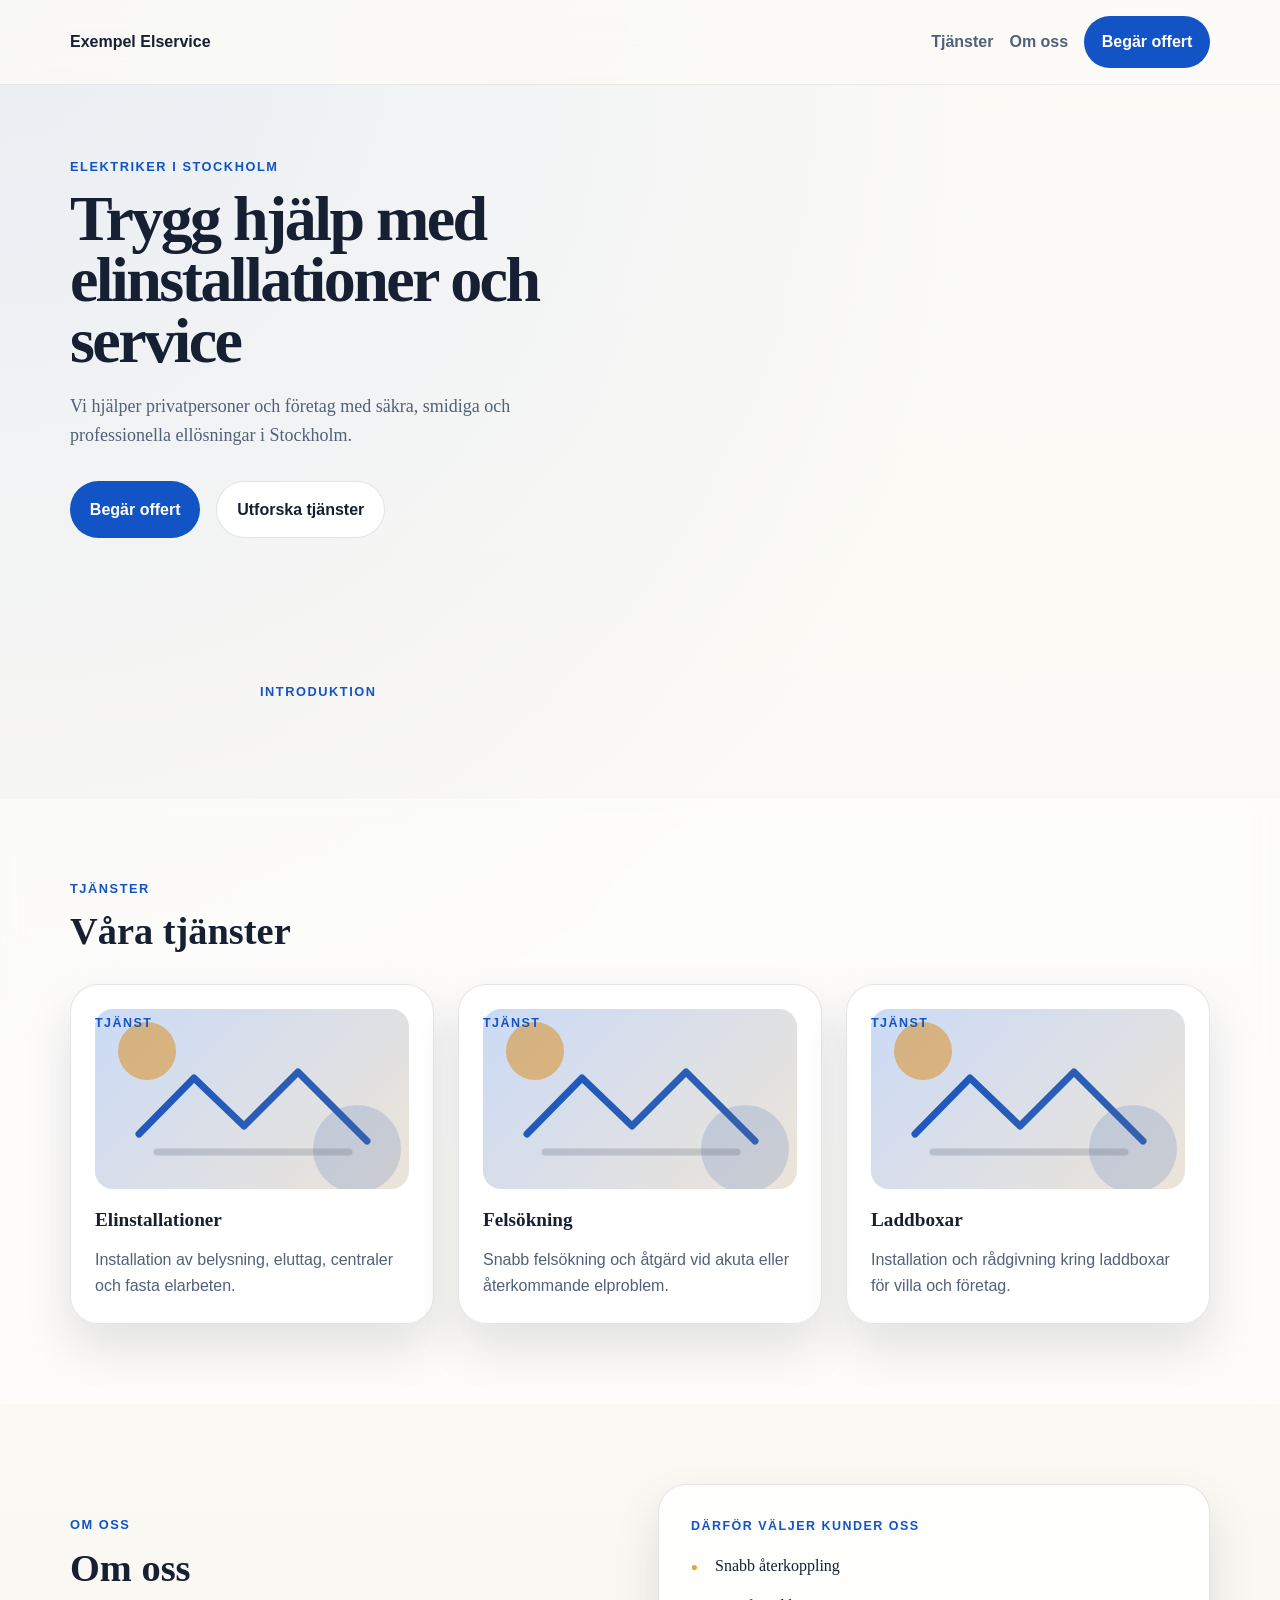
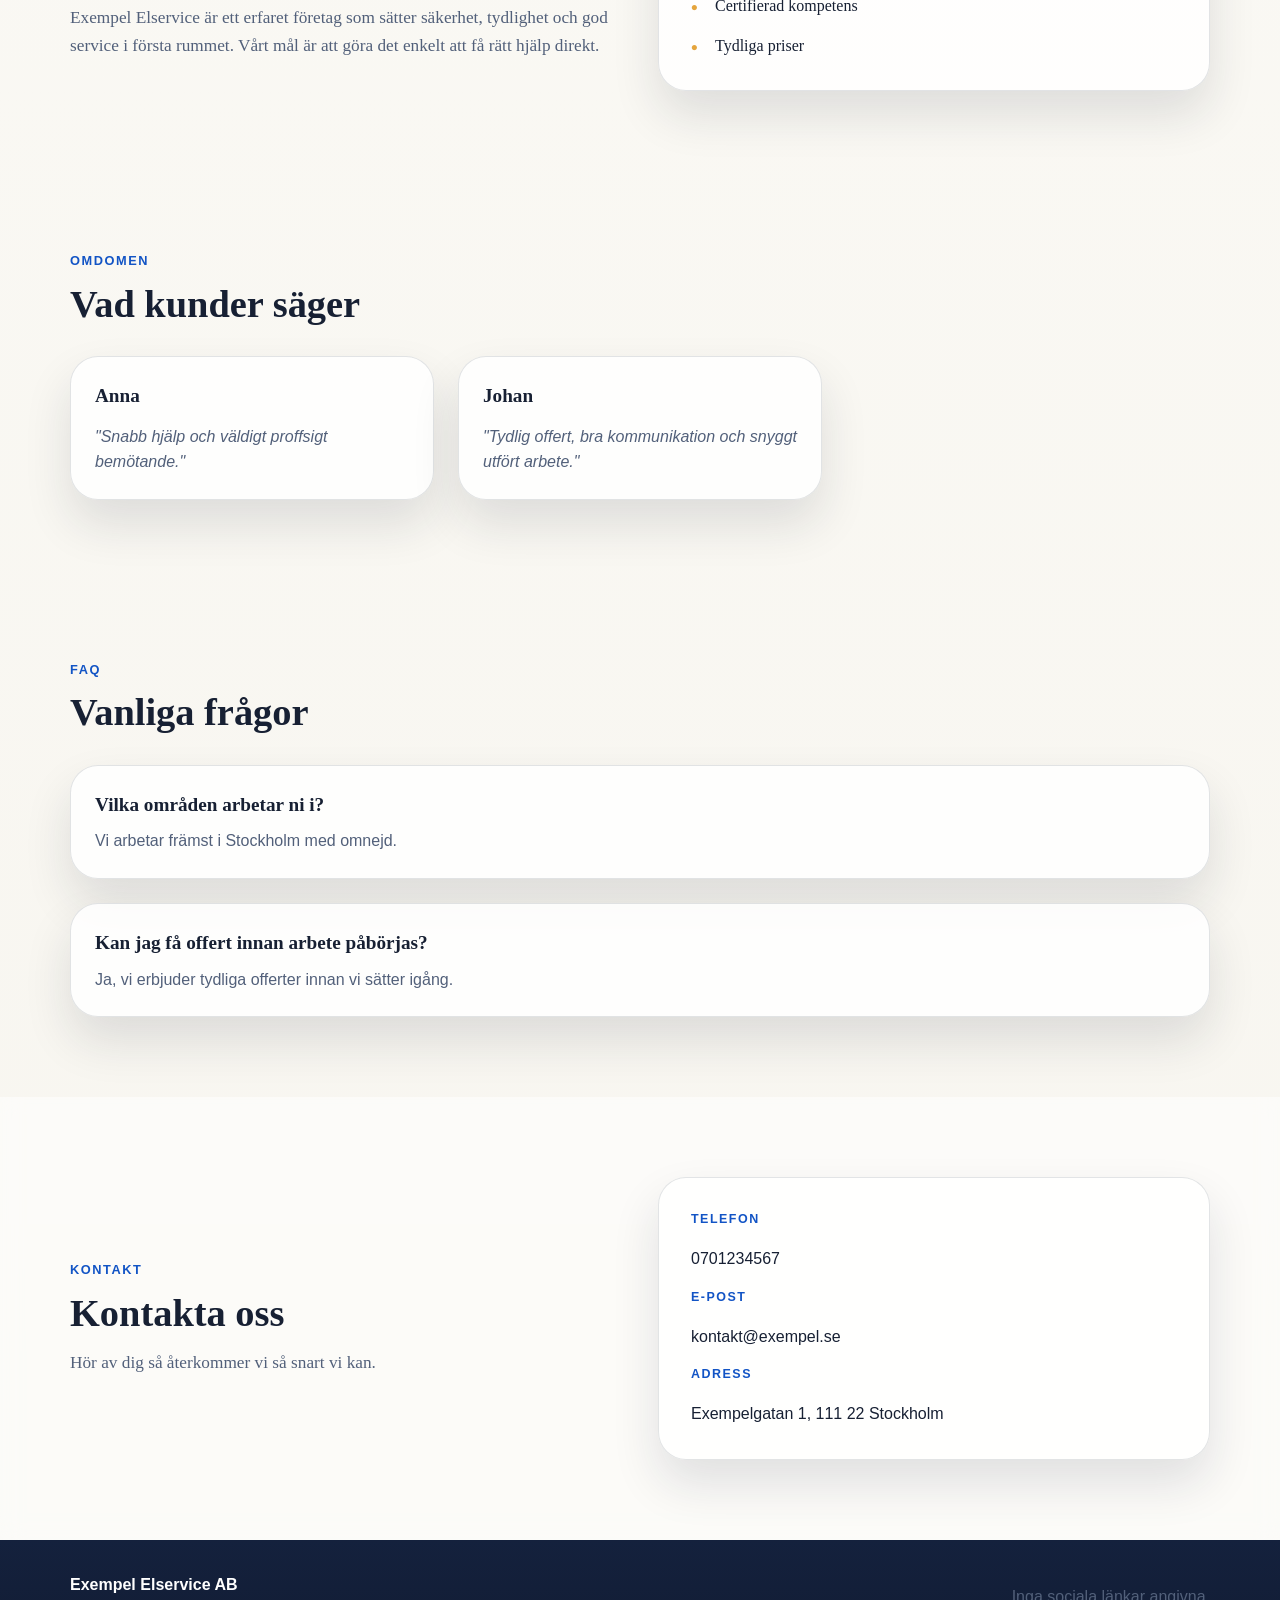
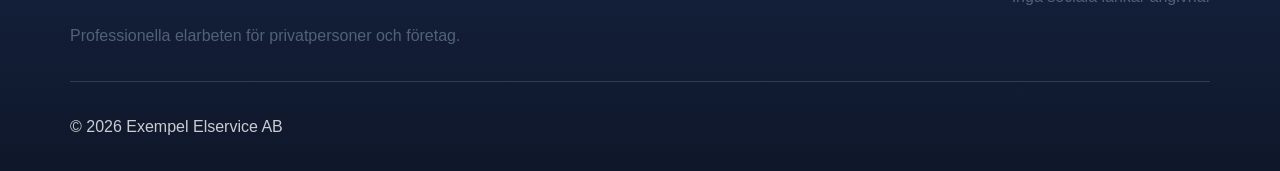
==== index.html @ 0547d6f8 "Initial commit" ====
<!doctype html>
<html lang="sv">
  <head>
    <meta charset="utf-8" />
    <meta name="viewport" content="width=device-width, initial-scale=1" />
    <title>Loading...</title>
    <meta name="description" content="" />

    <meta property="og:type" content="website" />
    <meta property="og:locale" content="sv_SE" />
    <meta property="og:title" content="" />
    <meta property="og:description" content="" />
    <meta property="og:image" content="" />

    <meta name="twitter:card" content="summary_large_image" />
    <meta name="twitter:title" content="" />
    <meta name="twitter:description" content="" />
    <meta name="twitter:image" content="" />

    <link rel="stylesheet" href="main.css" />
    <script defer src="index.js"></script>
  </head>
  <body class="site-body">
    <a class="skip-link" href="#main-content">Hoppa till innehall</a>

    <header class="site-header">
      <div class="site-container header-inner">
        <a
          id="header-brand"
          class="brand-mark"
          href="#top"
          aria-label="Till startsidan"
        >
          <span class="brand-mark__text">Laddar...</span>
        </a>
        <button
          class="nav-toggle"
          type="button"
          aria-expanded="false"
          aria-controls="site-navigation"
        >
          Meny
        </button>
        <nav
          id="site-navigation"
          class="site-navigation"
          aria-label="Huvudmeny"
        >
          <a class="site-navigation__link" href="#services">Tjänster</a>
          <a class="site-navigation__link" href="#about">Om oss</a>
          <a
            id="gallery-nav-link"
            class="site-navigation__link"
            href="#gallery"
            hidden
            >Bilder</a
          >
          <a
            id="nav-cta-link"
            class="site-navigation__link site-navigation__link--cta"
            href="#contact"
            >Kontakt</a
          >
        </nav>
      </div>
    </header>

    <main id="main-content">
      <section id="top" class="hero-section">
        <div class="site-container hero-layout">
          <div class="hero-content">
            <p id="hero-eyebrow" class="section-eyebrow"></p>
            <h1 id="hero-headline" class="hero-title"></h1>
            <p id="hero-subheadline" class="hero-text"></p>
            <div class="hero-actions">
              <a
                id="hero-primary-cta"
                class="button button--primary"
                href="#contact"
                >Kontakta oss</a
              >
              <a class="button button--secondary" href="#services"
                >Utforska tjänster</a
              >
            </div>
          </div>
          <div id="hero-visual-slot"></div>
        </div>
      </section>

      <section class="intro-section section-spacing">
        <div class="site-container narrow-container">
          <p class="section-eyebrow">Introduktion</p>
          <h2 id="intro-heading" class="section-title"></h2>
          <p id="intro-body" class="section-text"></p>
        </div>
      </section>

      <section
        id="services"
        class="services-section section-spacing section-surface"
      >
        <div class="site-container">
          <p class="section-eyebrow">Tjänster</p>
          <h2 id="services-heading" class="section-title"></h2>
          <div id="services-list" class="services-grid"></div>
        </div>
      </section>

      <section id="about" class="about-section section-spacing">
        <div class="site-container about-layout">
          <div class="about-content">
            <p class="section-eyebrow">Om oss</p>
            <h2 id="about-heading" class="section-title"></h2>
            <p id="about-body" class="section-text"></p>
          </div>
          <div id="about-visual-slot"></div>
        </div>
      </section>

      <section id="gallery" class="gallery-section section-spacing" hidden>
        <div class="site-container">
          <p class="section-eyebrow">Bilder</p>
          <h2 id="gallery-heading" class="section-title">Inblick i verksamheten</h2>
          <div id="gallery-grid" class="gallery-grid"></div>
        </div>
      </section>

      <section
        id="testimonials-section"
        class="testimonials-section section-spacing"
        hidden
      >
        <div class="site-container">
          <p class="section-eyebrow">Omdomen</p>
          <h2 id="testimonials-heading" class="section-title"></h2>
          <div id="testimonials-list" class="testimonials-grid"></div>
        </div>
      </section>

      <section id="faq" class="faq-section section-spacing" hidden>
        <div class="site-container">
          <p class="section-eyebrow">FAQ</p>
          <h2 id="faq-heading" class="section-title"></h2>
          <div id="faq-list" class="faq-list"></div>
        </div>
      </section>

      <section
        id="contact"
        class="contact-section section-spacing section-surface"
      >
        <div class="site-container contact-layout">
          <div class="contact-content">
            <p class="section-eyebrow">Kontakt</p>
            <h2 id="contact-heading" class="section-title"></h2>
            <p id="contact-body" class="section-text"></p>
          </div>
          <div class="contact-card">
            <div class="contact-card__row">
              <span class="contact-card__label">Telefon</span>
              <a id="contact-phone" class="contact-card__value" href="#"></a>
            </div>
            <div class="contact-card__row">
              <span class="contact-card__label">E-post</span>
              <a id="contact-email" class="contact-card__value" href="#"></a>
            </div>
            <div class="contact-card__row">
              <span class="contact-card__label">Adress</span>
              <span id="contact-address" class="contact-card__value"></span>
            </div>
          </div>
        </div>
      </section>
    </main>

    <footer class="site-footer">
      <div class="site-container footer-layout">
        <div class="site-footer__brand">
          <a
            id="footer-brand"
            class="brand-mark brand-mark--footer"
            href="#top"
            aria-label="Till startsidan"
          >
            <span class="brand-mark__text">Laddar...</span>
          </a>
          <p id="footer-tagline" class="site-footer__text"></p>
        </div>
        <div id="social-links" class="site-footer__links"></div>
      </div>
      <div class="site-container footer-bottom-row">
        <p id="footer-copyright" class="footer-bottom-row__copyright"></p>
      </div>
    </footer>
    <script id="initial-content" type="application/json">
      {
        "site": {
          "siteId": "00000000-0000-0000-0000-000000000000",
          "companyName": "Exempel Elservice AB",
          "displayName": "Exempel Elservice",
          "language": "sv",
          "primaryColor": "#1254c5",
          "secondaryColor": "#172033"
        },
        "seo": {
          "title": "Exempel Elservice i Stockholm | Elektriker for hem och foretag",
          "description": "Exempel Elservice hjalper privatpersoner och foretag med elinstallationer, felsokning och laddboxar i Stockholm med omnejd.",
          "keywords": ["elektriker stockholm", "laddbox", "elinstallation"]
        },
        "hero": {
          "eyebrow": "Elektriker i Stockholm",
          "headline": "Trygg hjalp med elinstallationer och service",
          "subheadline": "Vi hjalper privatpersoner och foretag med sakra, smidiga och professionella ellosningar i Stockholm.",
          "primaryCtaLabel": "Begar offert",
          "primaryCtaHref": "#contact"
        },
        "intro": {
          "heading": "Din lokala expert",
          "body": "Vi erbjuder snabb aterkoppling, tydliga priser och val utforta arbeten for bade sma och stora uppdrag."
        },
        "services": {
          "heading": "Vara tjänster",
          "items": [
            {
              "title": "Elinstallationer",
              "description": "Installation av belysning, eluttag, centraler och fasta elarbeten."
            },
            {
              "title": "Felsokning",
              "description": "Snabb felsokning och atgard vid akuta eller aterkommande elproblem."
            },
            {
              "title": "Laddboxar",
              "description": "Installation och radgivning kring laddboxar for villa och foretag."
            }
          ]
        },
        "about": {
          "heading": "Om oss",
          "body": "Exempel Elservice ar ett erfaret foretag som satter sakerhet, tydlighet och god service i forsta rummet. Vart mal ar att gora det enkelt att fa ratt hjalp direkt."
        },
        "usp": {
          "heading": "Darfor valjer kunder oss",
          "items": [
            "Snabb aterkoppling",
            "Certifierad kompetens",
            "Tydliga priser"
          ]
        },
        "testimonials": {
          "heading": "Vad kunder sager",
          "enabled": true,
          "items": [
            {
              "name": "Anna",
              "quote": "Snabb hjalp och valdigt proffsigt bemotande."
            },
            {
              "name": "Johan",
              "quote": "Tydlig offert, bra kommunikation och snyggt utfort arbete."
            }
          ]
        },
        "faq": {
          "heading": "Vanliga fragor",
          "enabled": true,
          "items": [
            {
              "question": "Vilka omraden arbetar ni i?",
              "answer": "Vi arbetar framst i Stockholm med omnejd."
            },
            {
              "question": "Kan jag fa offert innan arbete paborjas?",
              "answer": "Ja, vi erbjuder tydliga offerter innan vi satter igang."
            }
          ]
        },
        "contact": {
          "heading": "Kontakta oss",
          "body": "Hor av dig sa aterkommer vi sa snart vi kan.",
          "phone": "0701234567",
          "email": "kontakt@exempel.se",
          "address": "Exempelgatan 1, 111 22 Stockholm"
        },
        "footer": {
          "companyName": "Exempel Elservice AB",
          "tagline": "Professionella elarbeten for privatpersoner och foretag.",
          "copyright": 2026 Exempel Elservice AB",
          "socialLinks": {
            "facebook": "",
            "instagram": "",
            "linkedin": ""
          }
        },
        "media": {
          "logoUrl": null,
          "heroImage": {
            "url": "",
            "alt": ""
          },
          "aboutImage": {
            "url": "",
            "alt": ""
          },
          "galleryHeading": "Inblick i verksamheten",
          "gallery": []
        }
      }
    </script>
  </body>
</html>
---- main.css ----
:root {
  --color-background: #f7f5ef;
  --color-surface: rgba(255, 255, 255, 0.84);
  --color-surface-strong: #ffffff;
  --color-surface-soft: #eef4ff;
  --color-text: #172033;
  --color-text-muted: #52607a;
  --color-border: rgba(23, 32, 51, 0.12);
  --color-primary: #1254c5;
  --color-primary-dark: #0f43a0;
  --color-accent: #e5a53d;
  --color-shadow: rgba(23, 32, 51, 0.12);
  --container-width: 1140px;
  --radius-large: 28px;
  --radius-medium: 18px;
  --radius-small: 12px;
}

* {
  box-sizing: border-box;
}

html {
  scroll-behavior: smooth;
}

body {
  margin: 0;
  font-family: Georgia, "Times New Roman", serif;
  background:
    radial-gradient(circle at top left, rgba(18, 84, 197, 0.08), transparent 30%),
    linear-gradient(180deg, #fcfbf7 0%, var(--color-background) 100%);
  color: var(--color-text);
  line-height: 1.6;
}

img {
  max-width: 100%;
  display: block;
}

a {
  color: inherit;
  text-decoration: none;
}

.skip-link {
  position: absolute;
  left: -9999px;
  top: 0;
}

.skip-link:focus {
  left: 1rem;
  top: 1rem;
  background: var(--color-surface-strong);
  padding: 0.75rem 1rem;
  border-radius: var(--radius-small);
  box-shadow: 0 12px 30px var(--color-shadow);
}

.site-container {
  width: min(100% - 2rem, var(--container-width));
  margin: 0 auto;
}

.narrow-container {
  max-width: 760px;
}

.section-spacing {
  padding: 5rem 0;
}

.section-surface {
  background: rgba(255, 255, 255, 0.55);
  backdrop-filter: blur(10px);
}

.section-eyebrow {
  margin: 0 0 0.75rem;
  font-family: Arial, sans-serif;
  font-size: 0.8rem;
  font-weight: 700;
  letter-spacing: 0.12em;
  text-transform: uppercase;
  color: var(--color-primary);
}

.section-title {
  margin: 0;
  font-size: clamp(2.1rem, 3vw, 3.4rem);
  line-height: 1.05;
}

.section-text {
  margin: 1rem 0 0;
  color: var(--color-text-muted);
  font-size: 1.08rem;
}

.site-header {
  position: sticky;
  top: 0;
  z-index: 20;
  background: rgba(252, 251, 247, 0.82);
  backdrop-filter: blur(16px);
  border-bottom: 1px solid rgba(23, 32, 51, 0.08);
}

.header-inner {
  display: flex;
  align-items: center;
  justify-content: space-between;
  gap: 1rem;
  min-height: 84px;
}

.brand-mark {
  display: inline-flex;
  align-items: center;
  gap: 0.85rem;
  font-family: Arial, sans-serif;
  font-weight: 800;
  font-size: 1rem;
}

.brand-mark--footer {
  color: #ffffff;
}

.brand-mark__logo {
  width: 42px;
  height: 42px;
  flex: 0 0 auto;
}

.nav-toggle {
  display: none;
  border: 1px solid var(--color-border);
  background: var(--color-surface-strong);
  border-radius: 999px;
  padding: 0.75rem 1rem;
  font: inherit;
  cursor: pointer;
}

.site-navigation {
  display: flex;
  align-items: center;
  gap: 1rem;
}

.site-navigation__link {
  font-family: Arial, sans-serif;
  color: var(--color-text-muted);
  font-weight: 700;
}

.site-navigation__link--cta {
  background: var(--color-primary);
  color: #ffffff;
  border-radius: 999px;
  padding: 0.8rem 1.1rem;
}

.hero-section {
  padding: 4.5rem 0 4rem;
}

.hero-layout,
.about-layout,
.contact-layout,
.footer-layout {
  display: grid;
  gap: 2.25rem;
  grid-template-columns: repeat(2, minmax(0, 1fr));
}

.hero-content,
.about-content,
.contact-content {
  align-self: center;
}

.hero-title {
  margin: 0;
  font-size: clamp(3rem, 5vw, 5.4rem);
  line-height: 0.95;
  letter-spacing: -0.04em;
}

.hero-text {
  margin: 1.25rem 0 0;
  color: var(--color-text-muted);
  font-size: 1.125rem;
  max-width: 58ch;
}

.hero-actions {
  display: flex;
  flex-wrap: wrap;
  gap: 1rem;
  margin-top: 2rem;
}

.button {
  display: inline-flex;
  align-items: center;
  justify-content: center;
  min-height: 50px;
  padding: 0.92rem 1.24rem;
  border-radius: 999px;
  font-family: Arial, sans-serif;
  font-weight: 700;
}

.button--primary {
  background: var(--color-primary);
  color: #ffffff;
}

.button--primary:hover {
  background: var(--color-primary-dark);
}

.button--secondary {
  background: var(--color-surface-strong);
  border: 1px solid var(--color-border);
}

.hero-visual,
.about-media {
  position: relative;
}

.hero-visual__main-card,
.about-media__image-frame,
.highlight-panel,
.contact-card,
.service-card,
.testimonial-card,
.faq-item {
  background: var(--color-surface);
  border: 1px solid var(--color-border);
  border-radius: var(--radius-large);
  box-shadow: 0 24px 48px var(--color-shadow);
}

.hero-visual__main-card,
.about-media__image-frame {
  overflow: hidden;
}

.hero-visual__image,
.about-media__image {
  width: 100%;
  height: auto;
}

.hero-visual__floating-card {
  position: absolute;
  right: -1rem;
  bottom: 1.5rem;
  width: min(240px, 72%);
  padding: 1.2rem 1.35rem;
  border-radius: var(--radius-medium);
  background: #ffffff;
  border: 1px solid rgba(23, 32, 51, 0.08);
  box-shadow: 0 20px 40px rgba(23, 32, 51, 0.14);
}

.hero-visual__label,
.highlight-panel__label,
.contact-card__label,
.service-card__badge {
  margin: 0;
  font-family: Arial, sans-serif;
  font-size: 0.78rem;
  font-weight: 700;
  text-transform: uppercase;
  letter-spacing: 0.12em;
  color: var(--color-primary);
}

.hero-visual__value {
  margin: 0.45rem 0 0;
  font-size: 1.2rem;
  font-weight: 700;
}

.hero-visual__caption {
  margin: 0.35rem 0 0;
  color: var(--color-text-muted);
  font-family: Arial, sans-serif;
  font-size: 0.95rem;
}

.highlight-panel,
.contact-card {
  padding: 2rem;
}

.about-media {
  display: grid;
  gap: 1.4rem;
}

.usp-list {
  list-style: none;
  margin: 1rem 0 0;
  padding: 0;
  display: grid;
  gap: 0.9rem;
}

.usp-list__item {
  padding-left: 1.5rem;
  position: relative;
}

.usp-list__item::before {
  content: "•";
  position: absolute;
  left: 0;
  color: var(--color-accent);
  font-size: 1.2rem;
  font-weight: 900;
}

.services-grid,
.testimonials-grid,
.faq-list {
  display: grid;
  gap: 1.5rem;
}

.services-grid,
.testimonials-grid {
  grid-template-columns: repeat(3, minmax(0, 1fr));
  margin-top: 2rem;
}

.service-card,
.testimonial-card,
.faq-item {
  padding: 1.5rem;
}

.service-card__media {
  height: 180px;
  margin-bottom: 1rem;
  border-radius: var(--radius-medium);
  background:
    linear-gradient(135deg, rgba(18, 84, 197, 0.16), rgba(229, 165, 61, 0.2)),
    url("assets/detail-pattern.svg") center/cover no-repeat;
}

.service-card__title,
.testimonial-card__name,
.faq-item__question {
  margin: 0;
  font-size: 1.2rem;
}

.service-card__text,
.testimonial-card__text,
.faq-item__answer,
.contact-card__value,
.site-footer__text,
.site-footer__meta {
  margin: 0.75rem 0 0;
  color: var(--color-text-muted);
  font-family: Arial, sans-serif;
}

.testimonial-card__text {
  font-style: italic;
}

.faq-list {
  margin-top: 2rem;
}

.faq-item__answer {
  margin-top: 0.5rem;
}

.contact-card {
  display: grid;
  gap: 1rem;
}

.contact-card__row {
  display: grid;
  gap: 0.25rem;
}

.contact-card__value {
  color: var(--color-text);
}

.site-footer {
  padding: 2rem 0 1rem;
  background:
    linear-gradient(180deg, #14213d 0%, #0f172a 100%);
  color: #ffffff;
}

.site-footer__brand {
  display: grid;
  gap: 0.85rem;
}

.site-footer__links {
  display: flex;
  flex-wrap: wrap;
  justify-content: flex-end;
  align-content: start;
  gap: 1rem;
}

.site-footer__social-link {
  color: #ffffff;
  font-family: Arial, sans-serif;
  font-weight: 700;
}

.footer-bottom-row {
  border-top: 1px solid rgba(255, 255, 255, 0.14);
  margin-top: 2rem;
  padding-top: 1rem;
}

.footer-bottom-row__copyright {
  color: rgba(255, 255, 255, 0.78);
  font-family: Arial, sans-serif;
}

.gallery-section {
  background: rgba(255, 255, 255, 0.55);
}

.gallery-grid {
  margin-top: 2rem;
  display: grid;
  gap: 1.5rem;
  grid-template-columns: repeat(3, minmax(0, 1fr));
}

.gallery-card {
  margin: 0;
  overflow: hidden;
  border-radius: var(--radius-large);
  border: 1px solid var(--color-border);
  background: var(--color-surface);
  box-shadow: 0 24px 48px var(--color-shadow);
}

.gallery-card__image {
  width: 100%;
  aspect-ratio: 4 / 3;
  object-fit: cover;
}
@media (max-width: 920px) {
  .hero-layout,
  .about-layout,
  .contact-layout,
  .footer-layout,
  .services-grid,
  .testimonials-grid,
  .gallery-grid {
    grid-template-columns: 1fr;
  }

  .site-navigation {
    position: absolute;
    top: 100%;
    right: 1rem;
    left: 1rem;
    display: none;
    flex-direction: column;
    align-items: stretch;
    background: var(--color-surface-strong);
    border: 1px solid var(--color-border);
    border-radius: var(--radius-medium);
    padding: 1rem;
    box-shadow: 0 20px 40px var(--color-shadow);
  }

  .site-navigation.is-open {
    display: flex;
  }

  .nav-toggle {
    display: inline-flex;
  }

  .hero-visual__floating-card {
    position: static;
    width: 100%;
    margin-top: 1rem;
  }

  .site-footer__links {
    justify-content: flex-start;
  }
}
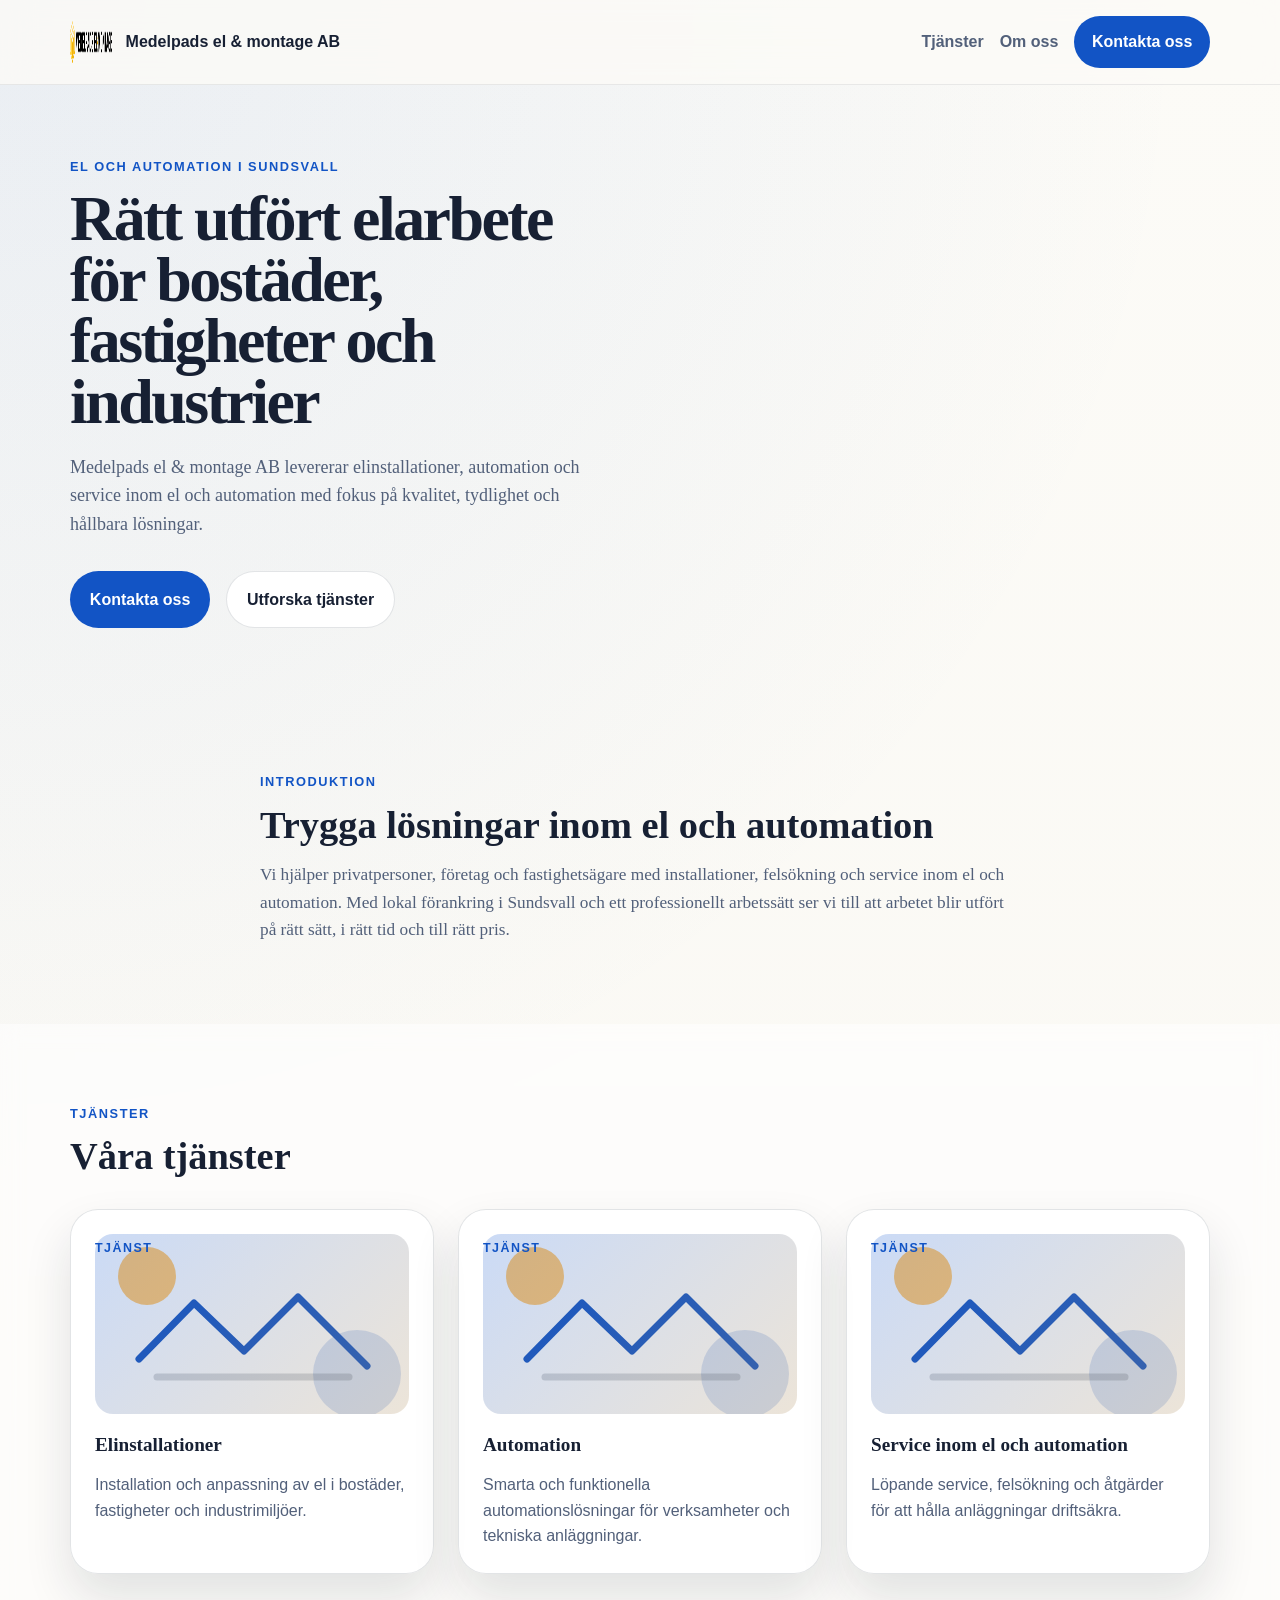
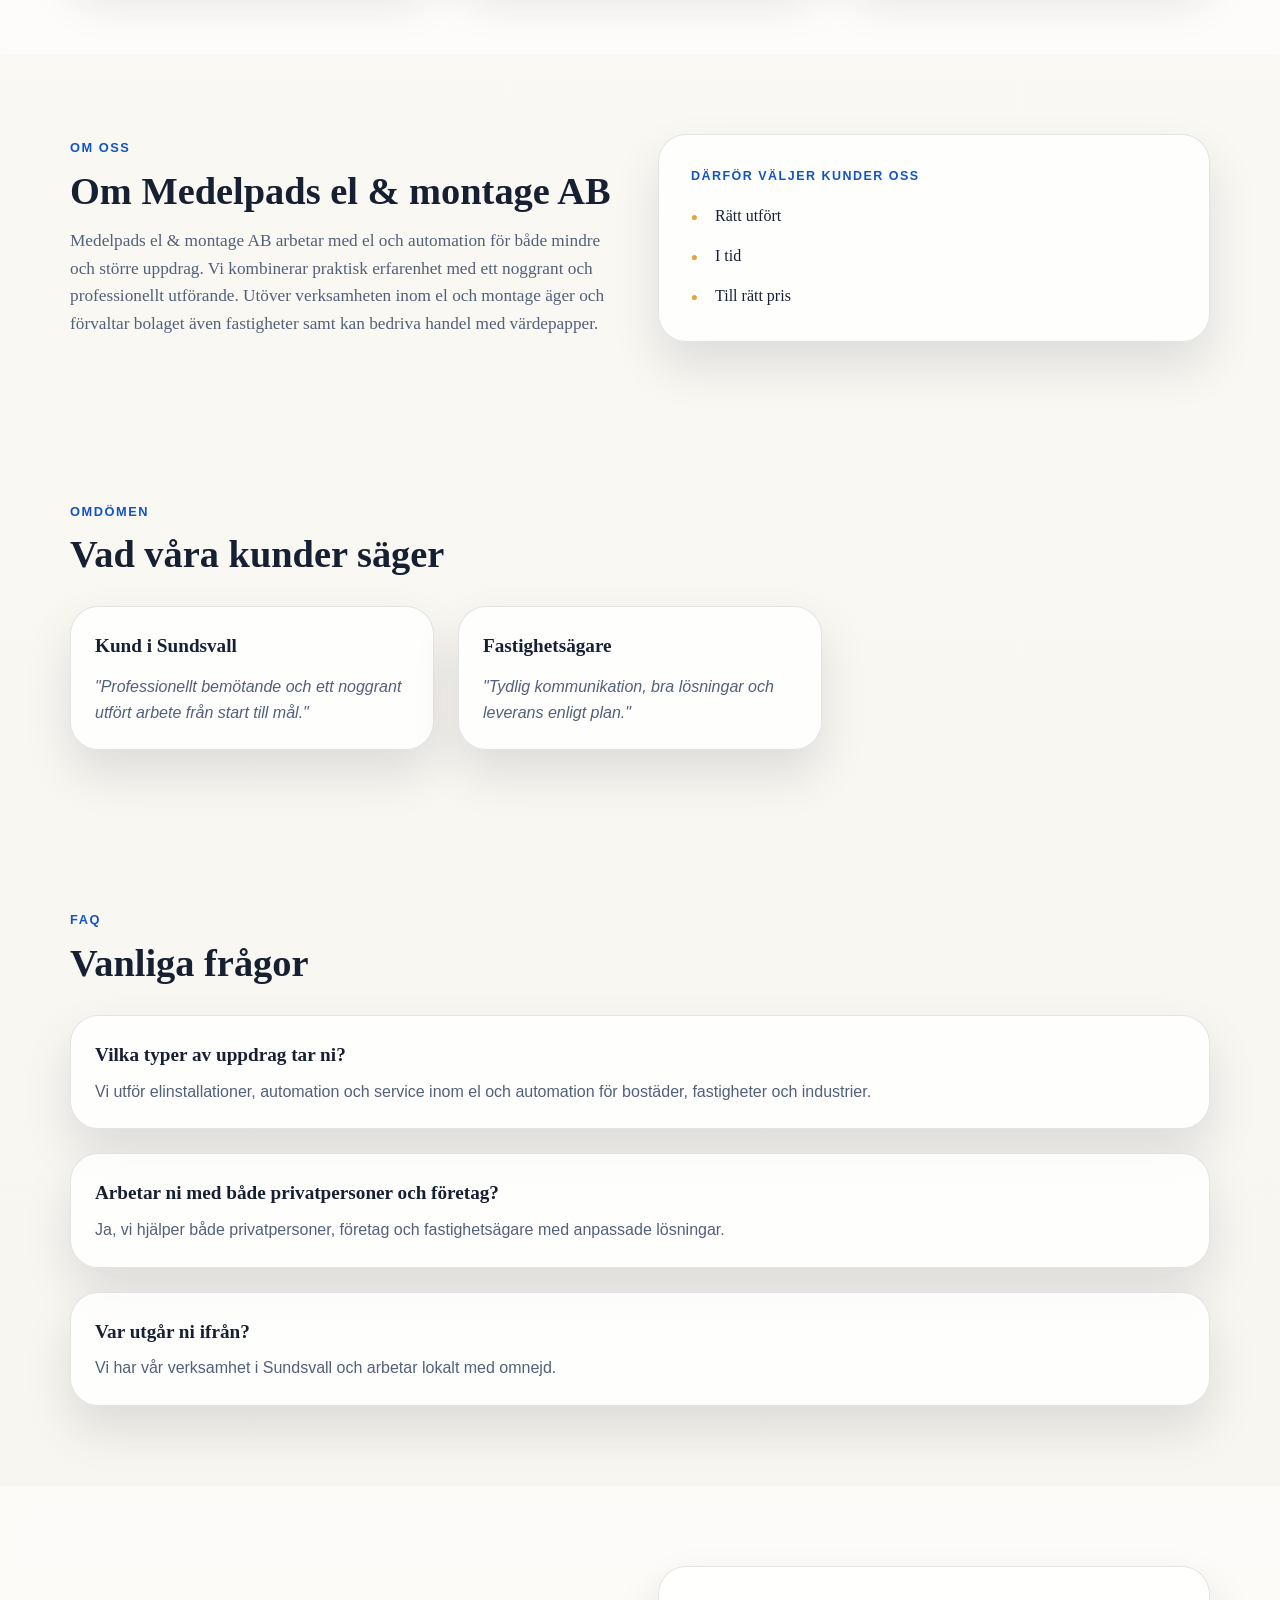
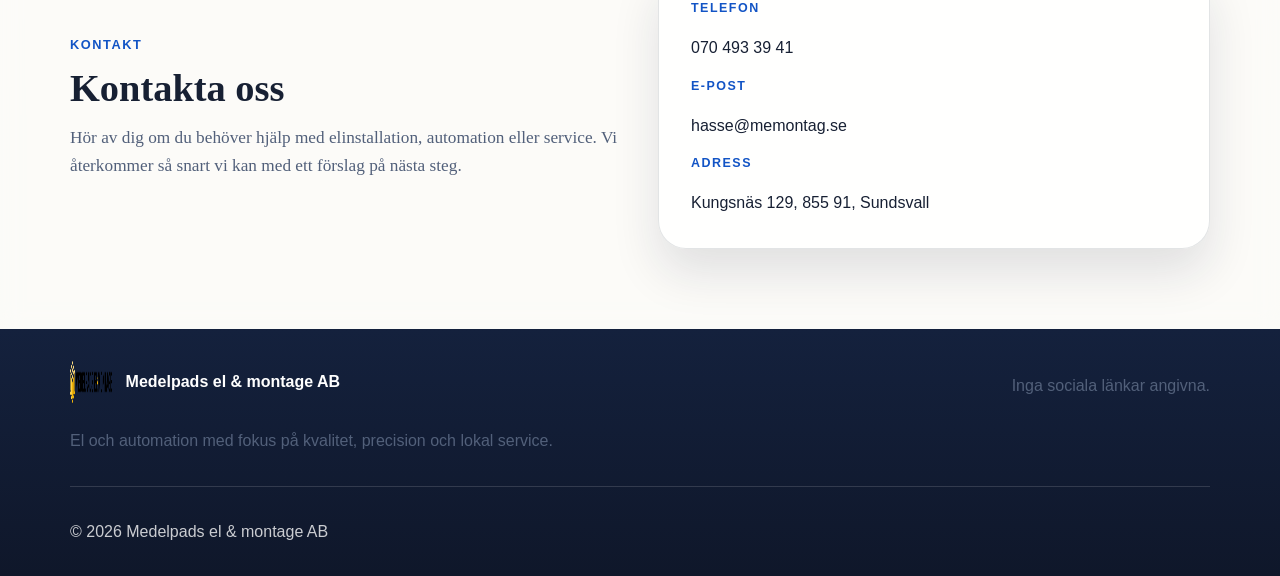
==== commit 73b313de: "Initialize home content for site c9d2cf31-7674-4219-a273-df7b22b0bd43" ====
--- a/index.html
+++ b/index.html
@@ -3,68 +3,34 @@
   <head>
     <meta charset="utf-8" />
     <meta name="viewport" content="width=device-width, initial-scale=1" />
-    <title>Loading...</title>
-    <meta name="description" content="" />
-
+    <title>Medelpads el &amp; montage AB | Elinstallation och automation i Sundsvall</title>
+    <meta name="description" content="Medelpads el &amp; montage AB erbjuder elinstallationer, automation och service inom el och automation för bostäder, fastigheter och industrier i Sundsvall med omnejd." />
     <meta property="og:type" content="website" />
     <meta property="og:locale" content="sv_SE" />
-    <meta property="og:title" content="" />
-    <meta property="og:description" content="" />
+    <meta property="og:title" content="Medelpads el &amp; montage AB | Elinstallation och automation i Sundsvall" />
+    <meta property="og:description" content="Medelpads el &amp; montage AB erbjuder elinstallationer, automation och service inom el och automation för bostäder, fastigheter och industrier i Sundsvall med omnejd." />
     <meta property="og:image" content="" />
-
     <meta name="twitter:card" content="summary_large_image" />
-    <meta name="twitter:title" content="" />
-    <meta name="twitter:description" content="" />
+    <meta name="twitter:title" content="Medelpads el &amp; montage AB | Elinstallation och automation i Sundsvall" />
+    <meta name="twitter:description" content="Medelpads el &amp; montage AB erbjuder elinstallationer, automation och service inom el och automation för bostäder, fastigheter och industrier i Sundsvall med omnejd." />
     <meta name="twitter:image" content="" />
-
-    <link rel="stylesheet" href="main.css" />
+    <link rel="stylesheet" href="themes/classic/main.css" />
     <script defer src="index.js"></script>
   </head>
   <body class="site-body">
-    <a class="skip-link" href="#main-content">Hoppa till innehall</a>
-
+    <a class="skip-link" href="#main-content">Hoppa till innehåll</a>
     <header class="site-header">
       <div class="site-container header-inner">
-        <a
-          id="header-brand"
-          class="brand-mark"
-          href="#top"
-          aria-label="Till startsidan"
-        >
-          <span class="brand-mark__text">Laddar...</span>
-        </a>
-        <button
-          class="nav-toggle"
-          type="button"
-          aria-expanded="false"
-          aria-controls="site-navigation"
-        >
-          Meny
-        </button>
-        <nav
-          id="site-navigation"
-          class="site-navigation"
-          aria-label="Huvudmeny"
-        >
-          <a class="site-navigation__link" href="#services">Tjänster</a>
-          <a class="site-navigation__link" href="#about">Om oss</a>
-          <a
-            id="gallery-nav-link"
-            class="site-navigation__link"
-            href="#gallery"
-            hidden
-            >Bilder</a
-          >
-          <a
-            id="nav-cta-link"
-            class="site-navigation__link site-navigation__link--cta"
-            href="#contact"
-            >Kontakt</a
-          >
+        <a id="header-brand" class="brand-mark" href="#top" aria-label="Till startsidan"><span class="brand-mark__text">Laddar...</span></a>
+        <button class="nav-toggle" type="button" aria-expanded="false" aria-controls="site-navigation">Meny</button>
+        <nav id="site-navigation" class="site-navigation" aria-label="Huvudmeny">
+          <a id="services-nav-link" class="site-navigation__link" href="#services">Tjänster</a>
+          <a id="about-nav-link" class="site-navigation__link" href="#about">Om oss</a>
+          <a id="gallery-nav-link" class="site-navigation__link" href="#gallery" hidden>Bilder</a>
+          <a id="nav-cta-link" class="site-navigation__link site-navigation__link--cta" href="#contact">Kontakt</a>
         </nav>
       </div>
     </header>
-
     <main id="main-content">
       <section id="top" class="hero-section">
         <div class="site-container hero-layout">
@@ -73,40 +39,27 @@
             <h1 id="hero-headline" class="hero-title"></h1>
             <p id="hero-subheadline" class="hero-text"></p>
             <div class="hero-actions">
-              <a
-                id="hero-primary-cta"
-                class="button button--primary"
-                href="#contact"
-                >Kontakta oss</a
-              >
-              <a class="button button--secondary" href="#services"
-                >Utforska tjänster</a
-              >
+              <a id="hero-primary-cta" class="button button--primary" href="#contact">Kontakta oss</a>
+              <a class="button button--secondary" href="#services">Utforska tjänster</a>
             </div>
           </div>
           <div id="hero-visual-slot"></div>
         </div>
       </section>
-
-      <section class="intro-section section-spacing">
+      <section id="intro-section" class="intro-section section-spacing">
         <div class="site-container narrow-container">
           <p class="section-eyebrow">Introduktion</p>
           <h2 id="intro-heading" class="section-title"></h2>
           <p id="intro-body" class="section-text"></p>
         </div>
       </section>
-
-      <section
-        id="services"
-        class="services-section section-spacing section-surface"
-      >
+      <section id="services" class="services-section section-spacing section-surface">
         <div class="site-container">
           <p class="section-eyebrow">Tjänster</p>
           <h2 id="services-heading" class="section-title"></h2>
           <div id="services-list" class="services-grid"></div>
         </div>
       </section>
-
       <section id="about" class="about-section section-spacing">
         <div class="site-container about-layout">
           <div class="about-content">
@@ -117,7 +70,6 @@
           <div id="about-visual-slot"></div>
         </div>
       </section>
-
       <section id="gallery" class="gallery-section section-spacing" hidden>
         <div class="site-container">
           <p class="section-eyebrow">Bilder</p>
@@ -125,19 +77,13 @@
           <div id="gallery-grid" class="gallery-grid"></div>
         </div>
       </section>
-
-      <section
-        id="testimonials-section"
-        class="testimonials-section section-spacing"
-        hidden
-      >
-        <div class="site-container">
-          <p class="section-eyebrow">Omdomen</p>
+      <section id="testimonials-section" class="testimonials-section section-spacing" hidden>
+        <div class="site-container">
+          <p class="section-eyebrow">Omdömen</p>
           <h2 id="testimonials-heading" class="section-title"></h2>
           <div id="testimonials-list" class="testimonials-grid"></div>
         </div>
       </section>
-
       <section id="faq" class="faq-section section-spacing" hidden>
         <div class="site-container">
           <p class="section-eyebrow">FAQ</p>
@@ -145,11 +91,7 @@
           <div id="faq-list" class="faq-list"></div>
         </div>
       </section>
-
-      <section
-        id="contact"
-        class="contact-section section-spacing section-surface"
-      >
+      <section id="contact" class="contact-section section-spacing section-surface">
         <div class="site-container contact-layout">
           <div class="contact-content">
             <p class="section-eyebrow">Kontakt</p>
@@ -157,156 +99,148 @@
             <p id="contact-body" class="section-text"></p>
           </div>
           <div class="contact-card">
-            <div class="contact-card__row">
-              <span class="contact-card__label">Telefon</span>
-              <a id="contact-phone" class="contact-card__value" href="#"></a>
-            </div>
-            <div class="contact-card__row">
-              <span class="contact-card__label">E-post</span>
-              <a id="contact-email" class="contact-card__value" href="#"></a>
-            </div>
-            <div class="contact-card__row">
-              <span class="contact-card__label">Adress</span>
-              <span id="contact-address" class="contact-card__value"></span>
-            </div>
+            <div class="contact-card__row"><span class="contact-card__label">Telefon</span><a id="contact-phone" class="contact-card__value" href="#"></a></div>
+            <div class="contact-card__row"><span class="contact-card__label">E-post</span><a id="contact-email" class="contact-card__value" href="#"></a></div>
+            <div class="contact-card__row"><span class="contact-card__label">Adress</span><span id="contact-address" class="contact-card__value"></span></div>
           </div>
         </div>
       </section>
     </main>
-
     <footer class="site-footer">
       <div class="site-container footer-layout">
         <div class="site-footer__brand">
-          <a
-            id="footer-brand"
-            class="brand-mark brand-mark--footer"
-            href="#top"
-            aria-label="Till startsidan"
-          >
-            <span class="brand-mark__text">Laddar...</span>
-          </a>
+          <a id="footer-brand" class="brand-mark brand-mark--footer" href="#top" aria-label="Till startsidan"><span class="brand-mark__text">Laddar...</span></a>
           <p id="footer-tagline" class="site-footer__text"></p>
         </div>
         <div id="social-links" class="site-footer__links"></div>
       </div>
-      <div class="site-container footer-bottom-row">
-        <p id="footer-copyright" class="footer-bottom-row__copyright"></p>
-      </div>
+      <div class="site-container footer-bottom-row"><p id="footer-copyright" class="footer-bottom-row__copyright"></p></div>
     </footer>
     <script id="initial-content" type="application/json">
-      {
-        "site": {
-          "siteId": "00000000-0000-0000-0000-000000000000",
-          "companyName": "Exempel Elservice AB",
-          "displayName": "Exempel Elservice",
-          "language": "sv",
-          "primaryColor": "#1254c5",
-          "secondaryColor": "#172033"
-        },
-        "seo": {
-          "title": "Exempel Elservice i Stockholm | Elektriker for hem och foretag",
-          "description": "Exempel Elservice hjalper privatpersoner och foretag med elinstallationer, felsokning och laddboxar i Stockholm med omnejd.",
-          "keywords": ["elektriker stockholm", "laddbox", "elinstallation"]
-        },
-        "hero": {
-          "eyebrow": "Elektriker i Stockholm",
-          "headline": "Trygg hjalp med elinstallationer och service",
-          "subheadline": "Vi hjalper privatpersoner och foretag med sakra, smidiga och professionella ellosningar i Stockholm.",
-          "primaryCtaLabel": "Begar offert",
-          "primaryCtaHref": "#contact"
-        },
-        "intro": {
-          "heading": "Din lokala expert",
-          "body": "Vi erbjuder snabb aterkoppling, tydliga priser och val utforta arbeten for bade sma och stora uppdrag."
-        },
-        "services": {
-          "heading": "Vara tjänster",
-          "items": [
-            {
-              "title": "Elinstallationer",
-              "description": "Installation av belysning, eluttag, centraler och fasta elarbeten."
-            },
-            {
-              "title": "Felsokning",
-              "description": "Snabb felsokning och atgard vid akuta eller aterkommande elproblem."
-            },
-            {
-              "title": "Laddboxar",
-              "description": "Installation och radgivning kring laddboxar for villa och foretag."
-            }
-          ]
-        },
-        "about": {
-          "heading": "Om oss",
-          "body": "Exempel Elservice ar ett erfaret foretag som satter sakerhet, tydlighet och god service i forsta rummet. Vart mal ar att gora det enkelt att fa ratt hjalp direkt."
-        },
-        "usp": {
-          "heading": "Darfor valjer kunder oss",
-          "items": [
-            "Snabb aterkoppling",
-            "Certifierad kompetens",
-            "Tydliga priser"
-          ]
-        },
-        "testimonials": {
-          "heading": "Vad kunder sager",
-          "enabled": true,
-          "items": [
-            {
-              "name": "Anna",
-              "quote": "Snabb hjalp och valdigt proffsigt bemotande."
-            },
-            {
-              "name": "Johan",
-              "quote": "Tydlig offert, bra kommunikation och snyggt utfort arbete."
-            }
-          ]
-        },
-        "faq": {
-          "heading": "Vanliga fragor",
-          "enabled": true,
-          "items": [
-            {
-              "question": "Vilka omraden arbetar ni i?",
-              "answer": "Vi arbetar framst i Stockholm med omnejd."
-            },
-            {
-              "question": "Kan jag fa offert innan arbete paborjas?",
-              "answer": "Ja, vi erbjuder tydliga offerter innan vi satter igang."
-            }
-          ]
-        },
-        "contact": {
-          "heading": "Kontakta oss",
-          "body": "Hor av dig sa aterkommer vi sa snart vi kan.",
-          "phone": "0701234567",
-          "email": "kontakt@exempel.se",
-          "address": "Exempelgatan 1, 111 22 Stockholm"
-        },
-        "footer": {
-          "companyName": "Exempel Elservice AB",
-          "tagline": "Professionella elarbeten for privatpersoner och foretag.",
-          "copyright": 2026 Exempel Elservice AB",
-          "socialLinks": {
-            "facebook": "",
-            "instagram": "",
-            "linkedin": ""
-          }
-        },
-        "media": {
-          "logoUrl": null,
-          "heroImage": {
-            "url": "",
-            "alt": ""
-          },
-          "aboutImage": {
-            "url": "",
-            "alt": ""
-          },
-          "galleryHeading": "Inblick i verksamheten",
-          "gallery": []
-        }
+{
+  "site": {
+    "siteId": "c9d2cf31-7674-4219-a273-df7b22b0bd43",
+    "companyName": "Medelpads el & montage AB",
+    "displayName": "Medelpads el & montage AB",
+    "language": "sv",
+    "primaryColor": "#f2b406",
+    "secondaryColor": "#000000",
+    "theme": "classic",
+    "themeMode": "light"
+  },
+  "seo": {
+    "title": "Medelpads el & montage AB | Elinstallation och automation i Sundsvall",
+    "description": "Medelpads el & montage AB erbjuder elinstallationer, automation och service inom el och automation för bostäder, fastigheter och industrier i Sundsvall med omnejd.",
+    "keywords": [
+      "elinstallation",
+      "automation",
+      "elsservice",
+      "elektriker",
+      "Sundsvall",
+      "bostäder",
+      "fastigheter",
+      "industrier"
+    ]
+  },
+  "hero": {
+    "eyebrow": "El och automation i Sundsvall",
+    "headline": "Rätt utfört elarbete för bostäder, fastigheter och industrier",
+    "subheadline": "Medelpads el & montage AB levererar elinstallationer, automation och service inom el och automation med fokus på kvalitet, tydlighet och hållbara lösningar.",
+    "primaryCtaLabel": "Kontakta oss",
+    "primaryCtaHref": "#kontakt"
+  },
+  "intro": {
+    "heading": "Trygga lösningar inom el och automation",
+    "body": "Vi hjälper privatpersoner, företag och fastighetsägare med installationer, felsökning och service inom el och automation. Med lokal förankring i Sundsvall och ett professionellt arbetssätt ser vi till att arbetet blir utfört på rätt sätt, i rätt tid och till rätt pris."
+  },
+  "services": {
+    "heading": "Våra tjänster",
+    "items": [
+      {
+        "title": "Elinstallationer",
+        "description": "Installation och anpassning av el i bostäder, fastigheter och industrimiljöer."
+      },
+      {
+        "title": "Automation",
+        "description": "Smarta och funktionella automationslösningar för verksamheter och tekniska anläggningar."
+      },
+      {
+        "title": "Service inom el och automation",
+        "description": "Löpande service, felsökning och åtgärder för att hålla anläggningar driftsäkra."
       }
+    ]
+  },
+  "about": {
+    "heading": "Om Medelpads el & montage AB",
+    "body": "Medelpads el & montage AB arbetar med el och automation för både mindre och större uppdrag. Vi kombinerar praktisk erfarenhet med ett noggrant och professionellt utförande. Utöver verksamheten inom el och montage äger och förvaltar bolaget även fastigheter samt kan bedriva handel med värdepapper."
+  },
+  "usp": {
+    "heading": "Därför väljer kunder oss",
+    "items": [
+      "Rätt utfört",
+      "I tid",
+      "Till rätt pris"
+    ]
+  },
+  "testimonials": {
+    "heading": "Vad våra kunder säger",
+    "enabled": true,
+    "items": [
+      {
+        "name": "Kund i Sundsvall",
+        "quote": "Professionellt bemötande och ett noggrant utfört arbete från start till mål."
+      },
+      {
+        "name": "Fastighetsägare",
+        "quote": "Tydlig kommunikation, bra lösningar och leverans enligt plan."
+      }
+    ]
+  },
+  "faq": {
+    "heading": "Vanliga frågor",
+    "enabled": true,
+    "items": [
+      {
+        "question": "Vilka typer av uppdrag tar ni?",
+        "answer": "Vi utför elinstallationer, automation och service inom el och automation för bostäder, fastigheter och industrier."
+      },
+      {
+        "question": "Arbetar ni med både privatpersoner och företag?",
+        "answer": "Ja, vi hjälper både privatpersoner, företag och fastighetsägare med anpassade lösningar."
+      },
+      {
+        "question": "Var utgår ni ifrån?",
+        "answer": "Vi har vår verksamhet i Sundsvall och arbetar lokalt med omnejd."
+      }
+    ]
+  },
+  "contact": {
+    "heading": "Kontakta oss",
+    "body": "Hör av dig om du behöver hjälp med elinstallation, automation eller service. Vi återkommer så snart vi kan med ett förslag på nästa steg.",
+    "email": "hasse@memontag.se",
+    "phone": "070 493 39 41",
+    "address": "Kungsnäs 129, 855 91, Sundsvall"
+  },
+  "footer": {
+    "companyName": "Medelpads el & montage AB",
+    "tagline": "El och automation med fokus på kvalitet, precision och lokal service.",
+    "copyright": "© 2026 Medelpads el & montage AB",
+    "socialLinks": {}
+  },
+  "media": {
+    "logoUrl": "assets/generated/medelpads-el-montage-ab-logo.png",
+    "heroImage": {
+      "url": "",
+      "alt": "Medelpads el & montage AB - el och automation"
+    },
+    "aboutImage": {
+      "url": "",
+      "alt": "Om Medelpads el & montage AB"
+    },
+    "galleryHeading": "",
+    "gallery": []
+  }
+}
     </script>
   </body>
-</html>
+</html>
--- a/themes/classic/main.css
+++ b/themes/classic/main.css
@@ -0,0 +1 @@
+@import '../../main.css';
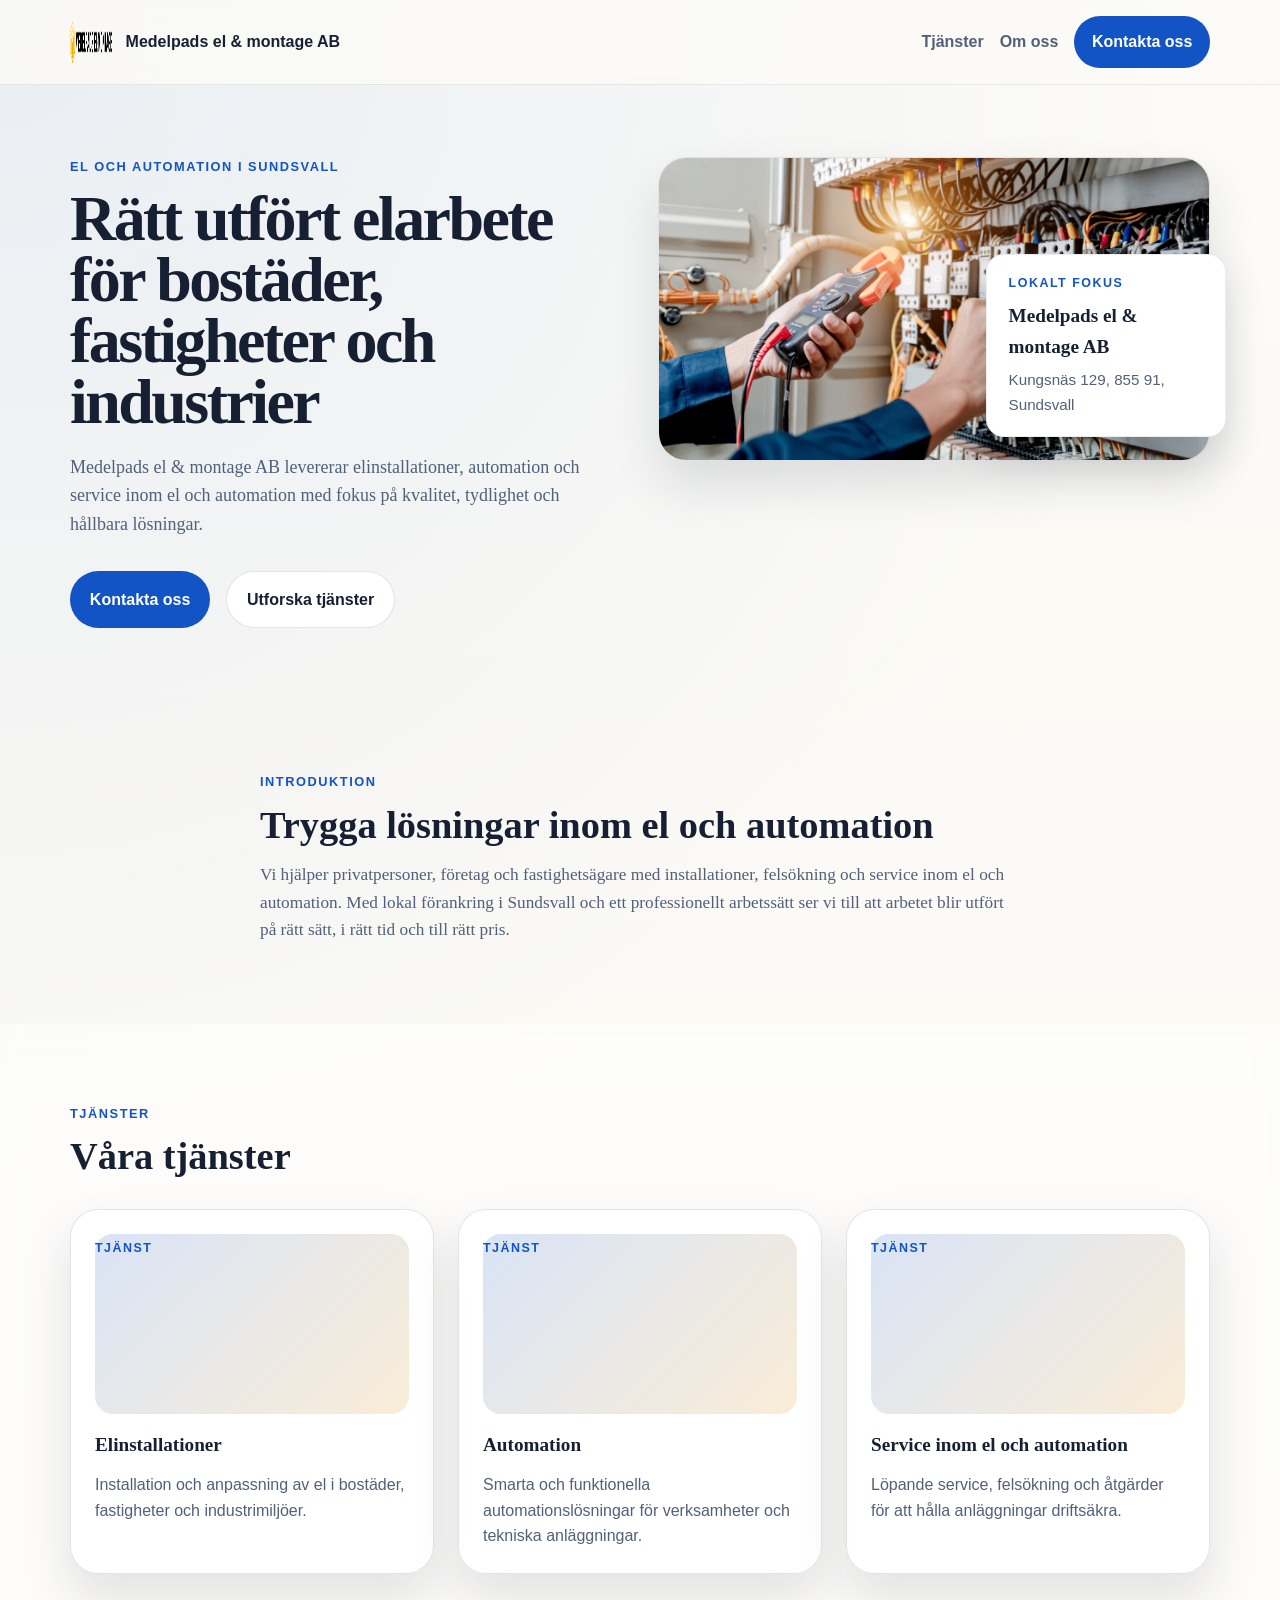
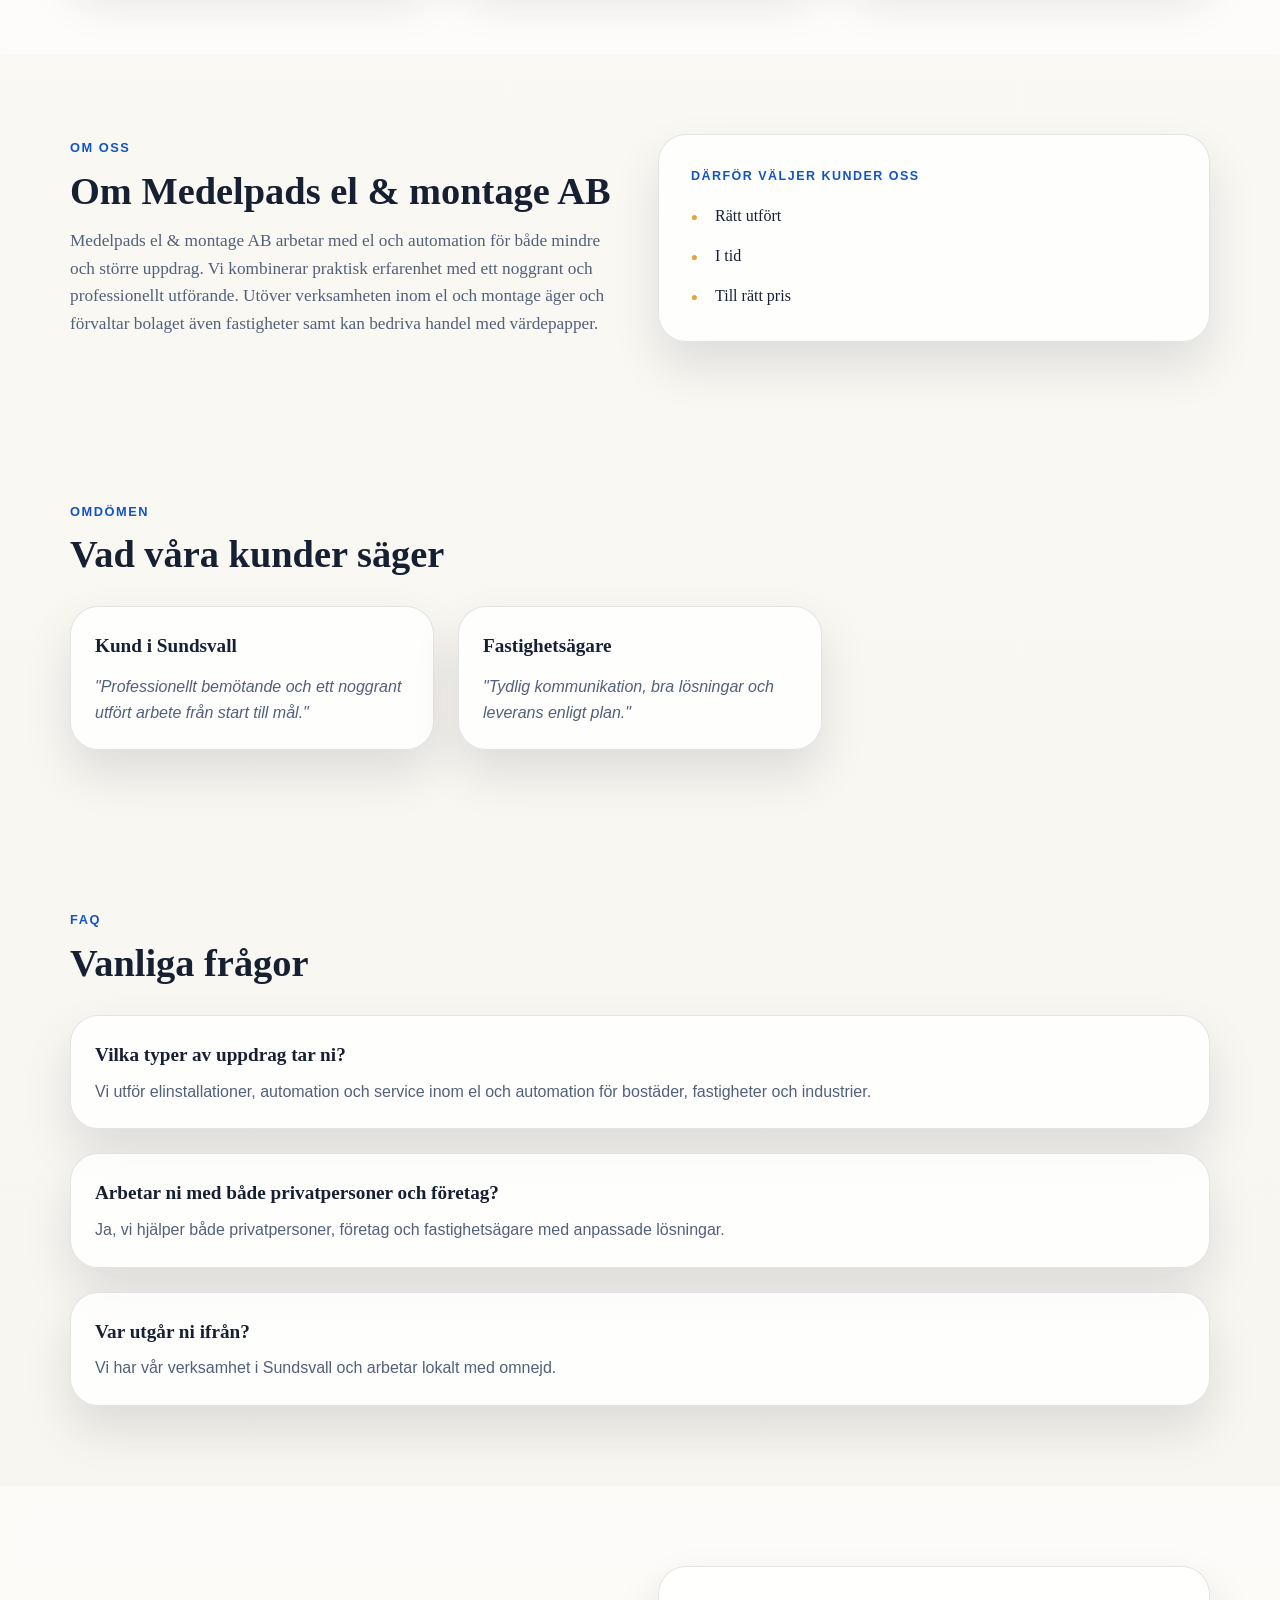
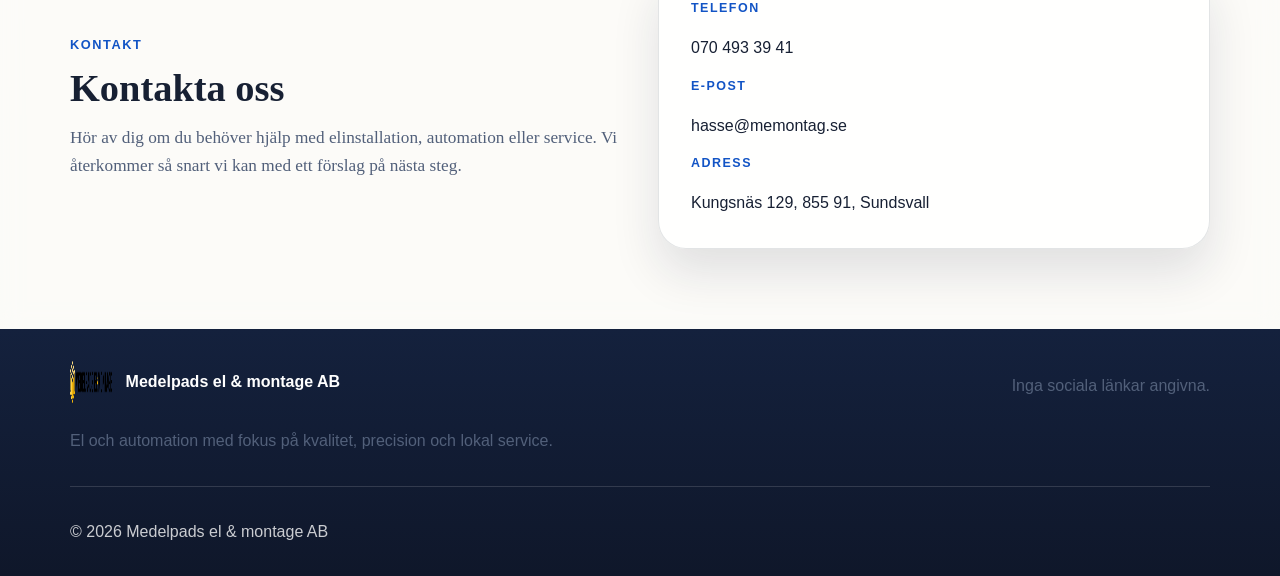
==== commit 70e9817f: "Update home content for site c9d2cf31-7674-4219-a273-df7b22b0bd43 by ba63d749-1d88-4ed9-b3a8-cedb418" ====
--- a/index.html
+++ b/index.html
@@ -9,11 +9,11 @@
     <meta property="og:locale" content="sv_SE" />
     <meta property="og:title" content="Medelpads el &amp; montage AB | Elinstallation och automation i Sundsvall" />
     <meta property="og:description" content="Medelpads el &amp; montage AB erbjuder elinstallationer, automation och service inom el och automation för bostäder, fastigheter och industrier i Sundsvall med omnejd." />
-    <meta property="og:image" content="" />
+    <meta property="og:image" content="assets/generated/medelpads-el-montage-ab-services-items-0-image.jpg" />
     <meta name="twitter:card" content="summary_large_image" />
     <meta name="twitter:title" content="Medelpads el &amp; montage AB | Elinstallation och automation i Sundsvall" />
     <meta name="twitter:description" content="Medelpads el &amp; montage AB erbjuder elinstallationer, automation och service inom el och automation för bostäder, fastigheter och industrier i Sundsvall med omnejd." />
-    <meta name="twitter:image" content="" />
+    <meta name="twitter:image" content="assets/generated/medelpads-el-montage-ab-services-items-0-image.jpg" />
     <link rel="stylesheet" href="themes/classic/main.css" />
     <script defer src="index.js"></script>
   </head>
@@ -158,15 +158,27 @@
     "items": [
       {
         "title": "Elinstallationer",
-        "description": "Installation och anpassning av el i bostäder, fastigheter och industrimiljöer."
+        "description": "Installation och anpassning av el i bostäder, fastigheter och industrimiljöer.",
+        "image": {
+          "url": "assets/generated/medelpads-el-montage-ab-services-items-0-image.jpg",
+          "alt": ""
+        }
       },
       {
         "title": "Automation",
-        "description": "Smarta och funktionella automationslösningar för verksamheter och tekniska anläggningar."
+        "description": "Smarta och funktionella automationslösningar för verksamheter och tekniska anläggningar.",
+        "image": {
+          "url": "",
+          "alt": ""
+        }
       },
       {
         "title": "Service inom el och automation",
-        "description": "Löpande service, felsökning och åtgärder för att hålla anläggningar driftsäkra."
+        "description": "Löpande service, felsökning och åtgärder för att hålla anläggningar driftsäkra.",
+        "image": {
+          "url": "assets/generated/medelpads-el-montage-ab-services-items-2-image.jpg",
+          "alt": ""
+        }
       }
     ]
   },
@@ -229,8 +241,11 @@
   },
   "media": {
     "logoUrl": "assets/generated/medelpads-el-montage-ab-logo.png",
+    "headerLogoOnly": true,
+    "logoWidth": "350px",
+    "imageRatio": "",
     "heroImage": {
-      "url": "",
+      "url": "assets/generated/medelpads-el-montage-ab-services-items-0-image.jpg",
       "alt": "Medelpads el & montage AB - el och automation"
     },
     "aboutImage": {
--- a/themes/classic/main.css
+++ b/themes/classic/main.css
@@ -1 +1,510 @@
-@import '../../main.css';
+:root {
+    --color-background: #f7f5ef;
+    --color-surface: rgba(255, 255, 255, 0.84);
+    --color-surface-strong: #ffffff;
+    --color-surface-soft: #eef4ff;
+    --color-text: #172033;
+    --color-text-muted: #52607a;
+    --color-border: rgba(23, 32, 51, 0.12);
+    --color-primary: #1254c5;
+    --color-primary-dark: #0f43a0;
+    --color-accent: #e5a53d;
+    --color-shadow: rgba(23, 32, 51, 0.12);
+    --container-width: 1140px;
+    --radius-large: 28px;
+    --radius-medium: 18px;
+    --radius-small: 12px;
+}
+
+* {
+    box-sizing: border-box;
+}
+
+html {
+    scroll-behavior: smooth;
+}
+
+body {
+    margin: 0;
+    font-family: Georgia, "Times New Roman", serif;
+    background:
+        radial-gradient(circle at top left, rgba(18, 84, 197, 0.08), transparent 30%),
+        linear-gradient(180deg, #fcfbf7 0%, var(--color-background) 100%);
+    color: var(--color-text);
+    line-height: 1.6;
+}
+
+img {
+    max-width: 100%;
+    display: block;
+}
+
+a {
+    color: inherit;
+    text-decoration: none;
+}
+
+.skip-link {
+    position: absolute;
+    left: -9999px;
+    top: 0;
+}
+
+.skip-link:focus {
+    left: 1rem;
+    top: 1rem;
+    background: var(--color-surface-strong);
+    padding: 0.75rem 1rem;
+    border-radius: var(--radius-small);
+    box-shadow: 0 12px 30px var(--color-shadow);
+}
+
+.site-container {
+    width: min(100% - 2rem, var(--container-width));
+    margin: 0 auto;
+}
+
+.narrow-container {
+    max-width: 760px;
+}
+
+.section-spacing {
+    padding: 5rem 0;
+}
+
+.section-surface {
+    background: rgba(255, 255, 255, 0.55);
+    backdrop-filter: blur(10px);
+}
+
+.section-eyebrow {
+    margin: 0 0 0.75rem;
+    font-family: Arial, sans-serif;
+    font-size: 0.8rem;
+    font-weight: 700;
+    letter-spacing: 0.12em;
+    text-transform: uppercase;
+    color: var(--color-primary);
+}
+
+.section-title {
+    margin: 0;
+    font-size: clamp(2.1rem, 3vw, 3.4rem);
+    line-height: 1.05;
+}
+
+.section-text {
+    margin: 1rem 0 0;
+    color: var(--color-text-muted);
+    font-size: 1.08rem;
+}
+
+.site-header {
+    position: sticky;
+    top: 0;
+    z-index: 20;
+    background: rgba(252, 251, 247, 0.82);
+    backdrop-filter: blur(16px);
+    border-bottom: 1px solid rgba(23, 32, 51, 0.08);
+}
+
+.header-inner {
+    display: flex;
+    align-items: center;
+    justify-content: space-between;
+    gap: 1rem;
+    min-height: 84px;
+}
+
+.brand-mark {
+    display: inline-flex;
+    align-items: center;
+    gap: 0.85rem;
+    font-family: Arial, sans-serif;
+    font-weight: 800;
+    font-size: 1rem;
+}
+
+.brand-mark--footer {
+    color: #ffffff;
+}
+
+.brand-mark__logo {
+    width: 42px;
+    height: 42px;
+    flex: 0 0 auto;
+}
+
+.nav-toggle {
+    display: none;
+    border: 1px solid var(--color-border);
+    background: var(--color-surface-strong);
+    border-radius: 999px;
+    padding: 0.75rem 1rem;
+    font: inherit;
+    cursor: pointer;
+}
+
+.site-navigation {
+    display: flex;
+    align-items: center;
+    gap: 1rem;
+}
+
+.site-navigation__link {
+    font-family: Arial, sans-serif;
+    color: var(--color-text-muted);
+    font-weight: 700;
+}
+
+.site-navigation__link--cta {
+    background: var(--color-primary);
+    color: #ffffff;
+    border-radius: 999px;
+    padding: 0.8rem 1.1rem;
+}
+
+.hero-section {
+    padding: 4.5rem 0 4rem;
+}
+
+.hero-layout,
+.about-layout,
+.contact-layout,
+.footer-layout {
+    display: grid;
+    gap: 2.25rem;
+    grid-template-columns: repeat(2, minmax(0, 1fr));
+}
+
+.hero-content,
+.about-content,
+.contact-content {
+    align-self: center;
+}
+
+.hero-title {
+    margin: 0;
+    font-size: clamp(3rem, 5vw, 5.4rem);
+    line-height: 0.95;
+    letter-spacing: -0.04em;
+}
+
+.hero-text {
+    margin: 1.25rem 0 0;
+    color: var(--color-text-muted);
+    font-size: 1.125rem;
+    max-width: 58ch;
+}
+
+.hero-actions {
+    display: flex;
+    flex-wrap: wrap;
+    gap: 1rem;
+    margin-top: 2rem;
+}
+
+.button {
+    display: inline-flex;
+    align-items: center;
+    justify-content: center;
+    min-height: 50px;
+    padding: 0.92rem 1.24rem;
+    border-radius: 999px;
+    font-family: Arial, sans-serif;
+    font-weight: 700;
+}
+
+.button--primary {
+    background: var(--color-primary);
+    color: #ffffff;
+}
+
+.button--primary:hover {
+    background: var(--color-primary-dark);
+}
+
+.button--secondary {
+    background: var(--color-surface-strong);
+    border: 1px solid var(--color-border);
+}
+
+.hero-visual,
+.about-media {
+    position: relative;
+}
+
+.hero-visual__main-card,
+.about-media__image-frame,
+.highlight-panel,
+.contact-card,
+.service-card,
+.testimonial-card,
+.faq-item {
+    background: var(--color-surface);
+    border: 1px solid var(--color-border);
+    border-radius: var(--radius-large);
+    box-shadow: 0 24px 48px var(--color-shadow);
+}
+
+.hero-visual__main-card,
+.about-media__image-frame {
+    overflow: hidden;
+}
+
+.hero-visual__image,
+.about-media__image {
+    width: 100%;
+    height: auto;
+}
+
+.hero-visual__floating-card {
+    position: absolute;
+    right: -1rem;
+    bottom: 1.5rem;
+    width: min(240px, 72%);
+    padding: 1.2rem 1.35rem;
+    border-radius: var(--radius-medium);
+    background: #ffffff;
+    border: 1px solid rgba(23, 32, 51, 0.08);
+    box-shadow: 0 20px 40px rgba(23, 32, 51, 0.14);
+}
+
+.hero-visual__label,
+.highlight-panel__label,
+.contact-card__label,
+.service-card__badge {
+    margin: 0;
+    font-family: Arial, sans-serif;
+    font-size: 0.78rem;
+    font-weight: 700;
+    text-transform: uppercase;
+    letter-spacing: 0.12em;
+    color: var(--color-primary);
+}
+
+.hero-visual__value {
+    margin: 0.45rem 0 0;
+    font-size: 1.2rem;
+    font-weight: 700;
+}
+
+.hero-visual__caption {
+    margin: 0.35rem 0 0;
+    color: var(--color-text-muted);
+    font-family: Arial, sans-serif;
+    font-size: 0.95rem;
+}
+
+.highlight-panel,
+.contact-card {
+    padding: 2rem;
+}
+
+.about-media {
+    display: grid;
+    gap: 1.4rem;
+}
+
+.usp-list {
+    list-style: none;
+    margin: 1rem 0 0;
+    padding: 0;
+    display: grid;
+    gap: 0.9rem;
+}
+
+.usp-list__item {
+    padding-left: 1.5rem;
+    position: relative;
+}
+
+.usp-list__item::before {
+    content: "•";
+    position: absolute;
+    left: 0;
+    color: var(--color-accent);
+    font-size: 1.2rem;
+    font-weight: 900;
+}
+
+.services-grid,
+.testimonials-grid,
+.faq-list {
+    display: grid;
+    gap: 1.5rem;
+}
+
+.services-grid,
+.testimonials-grid {
+    grid-template-columns: repeat(3, minmax(0, 1fr));
+    margin-top: 2rem;
+}
+
+.service-card,
+.testimonial-card,
+.faq-item {
+    padding: 1.5rem;
+}
+
+.service-card__media {
+    height: 180px;
+    margin-bottom: 1rem;
+    border-radius: var(--radius-medium);
+    background:
+        linear-gradient(135deg, rgba(18, 84, 197, 0.16), rgba(229, 165, 61, 0.2)),
+        url("assets/detail-pattern.svg") center/cover no-repeat;
+}
+
+.service-card__title,
+.testimonial-card__name,
+.faq-item__question {
+    margin: 0;
+    font-size: 1.2rem;
+}
+
+.service-card__text,
+.testimonial-card__text,
+.faq-item__answer,
+.contact-card__value,
+.site-footer__text,
+.site-footer__meta {
+    margin: 0.75rem 0 0;
+    color: var(--color-text-muted);
+    font-family: Arial, sans-serif;
+}
+
+.testimonial-card__text {
+    font-style: italic;
+}
+
+.faq-list {
+    margin-top: 2rem;
+}
+
+.faq-item__answer {
+    margin-top: 0.5rem;
+}
+
+.contact-card {
+    display: grid;
+    gap: 1rem;
+}
+
+.contact-card__row {
+    display: grid;
+    gap: 0.25rem;
+}
+
+.contact-card__value {
+    color: var(--color-text);
+}
+
+.site-footer {
+    padding: 2rem 0 1rem;
+    background:
+        linear-gradient(180deg, #14213d 0%, #0f172a 100%);
+    color: #ffffff;
+}
+
+.site-footer__brand {
+    display: grid;
+    gap: 0.85rem;
+}
+
+.site-footer__links {
+    display: flex;
+    flex-wrap: wrap;
+    justify-content: flex-end;
+    align-content: start;
+    gap: 1rem;
+}
+
+.site-footer__social-link {
+    color: #ffffff;
+    font-family: Arial, sans-serif;
+    font-weight: 700;
+}
+
+.footer-bottom-row {
+    border-top: 1px solid rgba(255, 255, 255, 0.14);
+    margin-top: 2rem;
+    padding-top: 1rem;
+}
+
+.footer-bottom-row__copyright {
+    color: rgba(255, 255, 255, 0.78);
+    font-family: Arial, sans-serif;
+}
+
+.gallery-section {
+    background: rgba(255, 255, 255, 0.55);
+}
+
+.gallery-grid {
+    margin-top: 2rem;
+    display: grid;
+    gap: 1.5rem;
+    grid-template-columns: repeat(3, minmax(0, 1fr));
+}
+
+.gallery-card {
+    margin: 0;
+    overflow: hidden;
+    border-radius: var(--radius-large);
+    border: 1px solid var(--color-border);
+    background: var(--color-surface);
+    box-shadow: 0 24px 48px var(--color-shadow);
+}
+
+.gallery-card__image {
+    width: 100%;
+    aspect-ratio: 4 / 3;
+    object-fit: cover;
+}
+
+@media (max-width: 920px) {
+
+    .hero-layout,
+    .about-layout,
+    .contact-layout,
+    .footer-layout,
+    .services-grid,
+    .testimonials-grid,
+    .gallery-grid {
+        grid-template-columns: 1fr;
+    }
+
+    .site-navigation {
+        position: absolute;
+        top: 100%;
+        right: 1rem;
+        left: 1rem;
+        display: none;
+        flex-direction: column;
+        align-items: stretch;
+        background: var(--color-surface-strong);
+        border: 1px solid var(--color-border);
+        border-radius: var(--radius-medium);
+        padding: 1rem;
+        box-shadow: 0 20px 40px var(--color-shadow);
+    }
+
+    .site-navigation.is-open {
+        display: flex;
+    }
+
+    .nav-toggle {
+        display: inline-flex;
+    }
+
+    .hero-visual__floating-card {
+        position: static;
+        width: 100%;
+        margin-top: 1rem;
+    }
+
+    .site-footer__links {
+        justify-content: flex-start;
+    }
+}
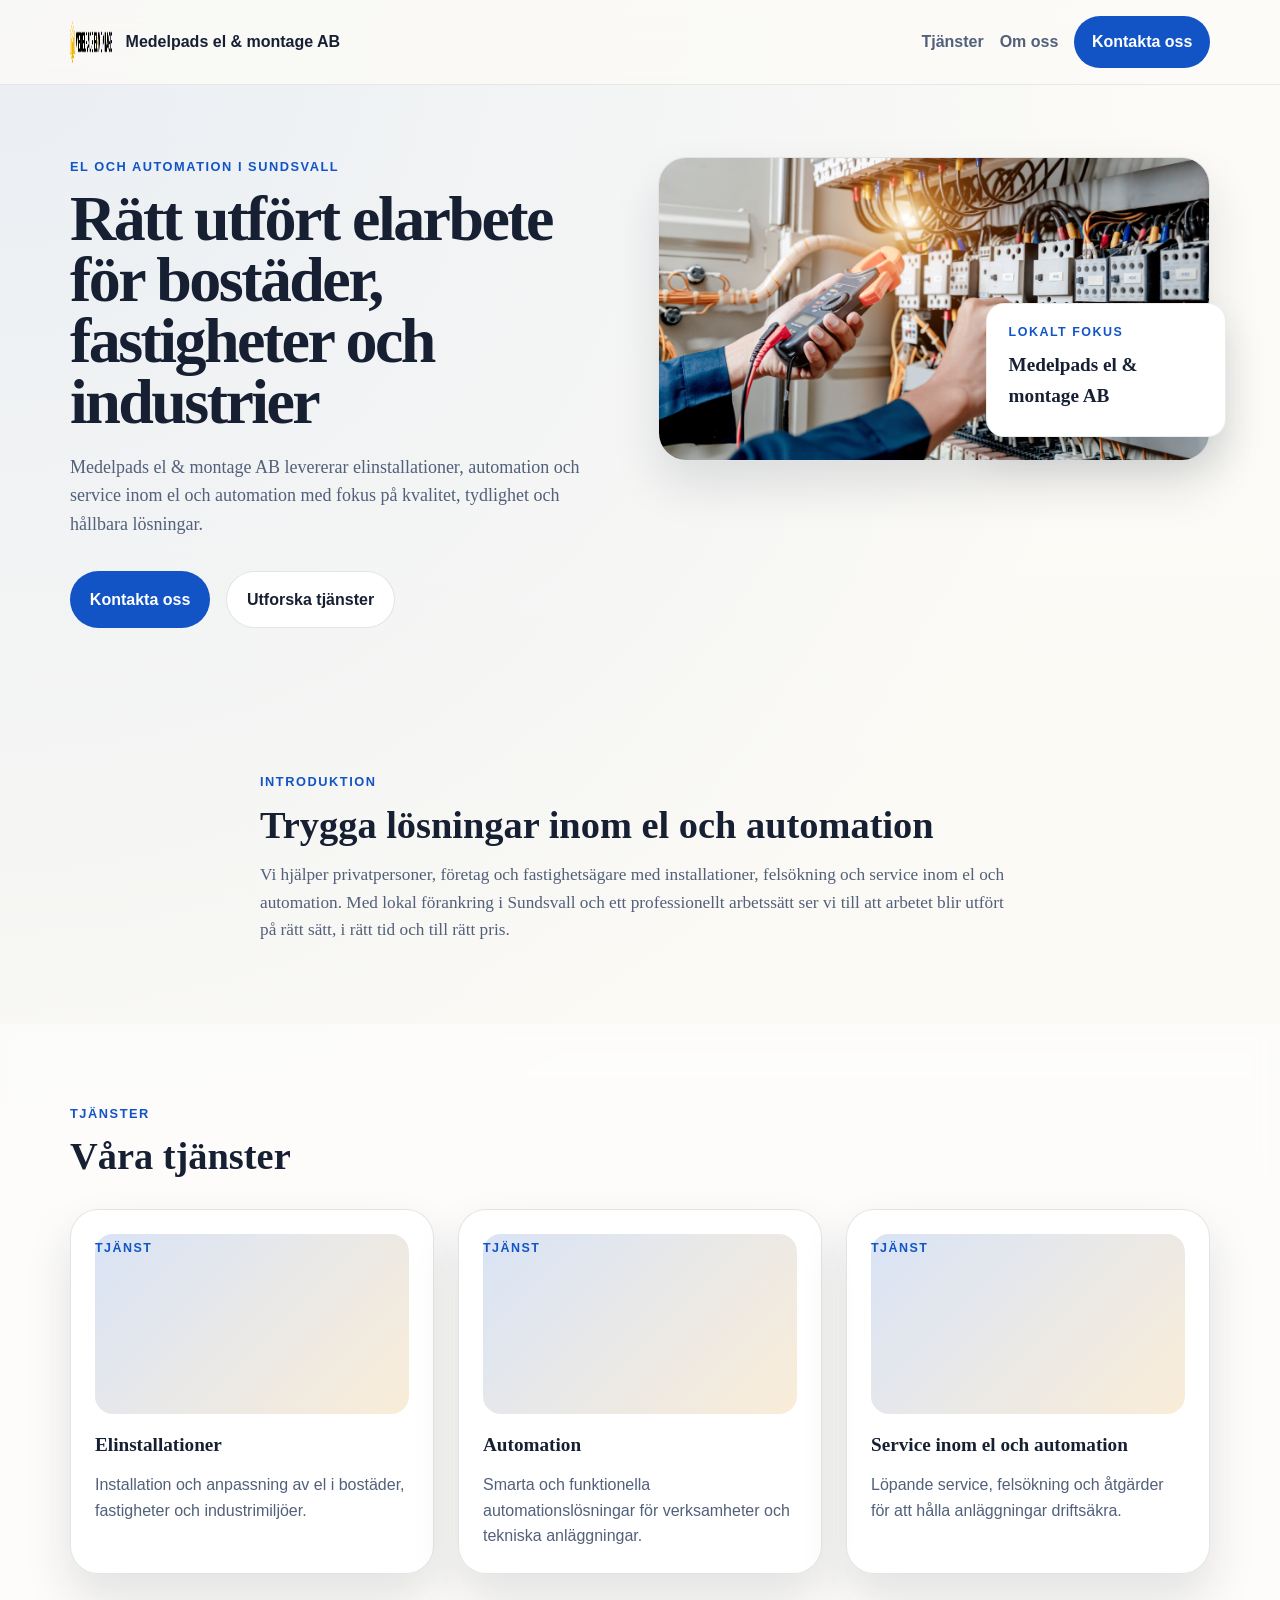
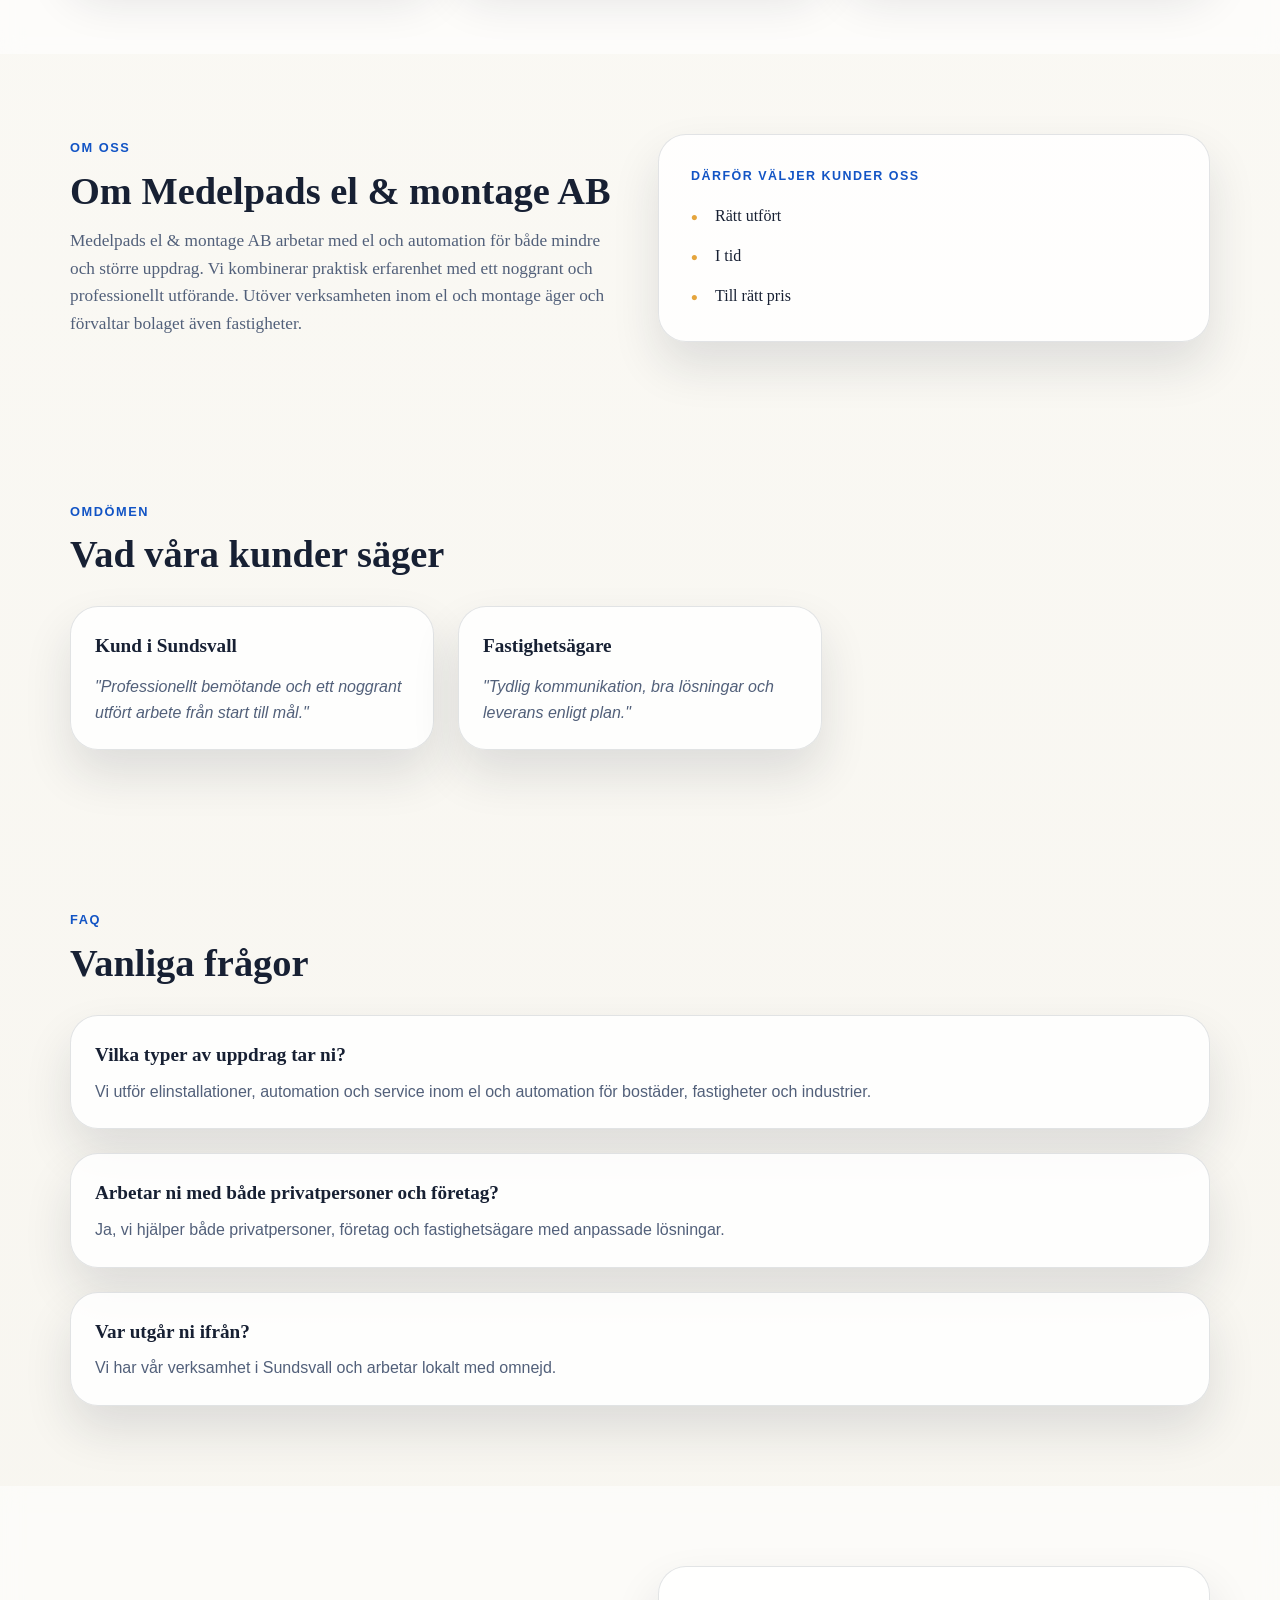
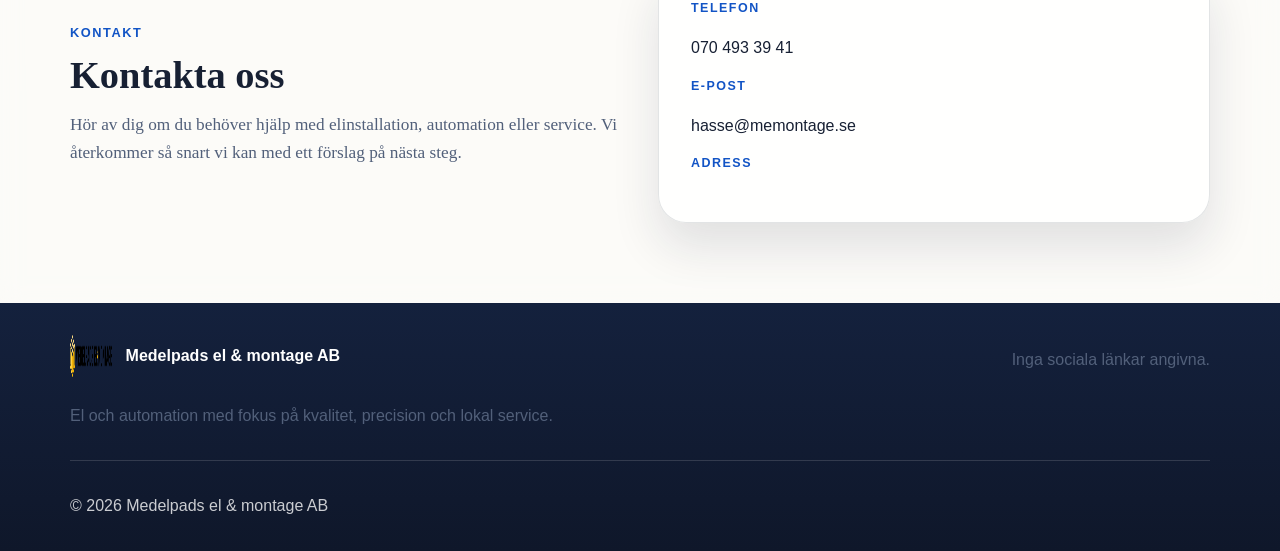
==== commit 7a98a3b2: "Update home content for site c9d2cf31-7674-4219-a273-df7b22b0bd43 by ba63d749-1d88-4ed9-b3a8-cedb418" ====
--- a/index.html
+++ b/index.html
@@ -184,7 +184,7 @@
   },
   "about": {
     "heading": "Om Medelpads el & montage AB",
-    "body": "Medelpads el & montage AB arbetar med el och automation för både mindre och större uppdrag. Vi kombinerar praktisk erfarenhet med ett noggrant och professionellt utförande. Utöver verksamheten inom el och montage äger och förvaltar bolaget även fastigheter samt kan bedriva handel med värdepapper."
+    "body": "Medelpads el & montage AB arbetar med el och automation för både mindre och större uppdrag. Vi kombinerar praktisk erfarenhet med ett noggrant och professionellt utförande. Utöver verksamheten inom el och montage äger och förvaltar bolaget även fastigheter."
   },
   "usp": {
     "heading": "Därför väljer kunder oss",
@@ -229,9 +229,9 @@
   "contact": {
     "heading": "Kontakta oss",
     "body": "Hör av dig om du behöver hjälp med elinstallation, automation eller service. Vi återkommer så snart vi kan med ett förslag på nästa steg.",
-    "email": "hasse@memontag.se",
+    "email": "hasse@memontage.se",
     "phone": "070 493 39 41",
-    "address": "Kungsnäs 129, 855 91, Sundsvall"
+    "address": ""
   },
   "footer": {
     "companyName": "Medelpads el & montage AB",
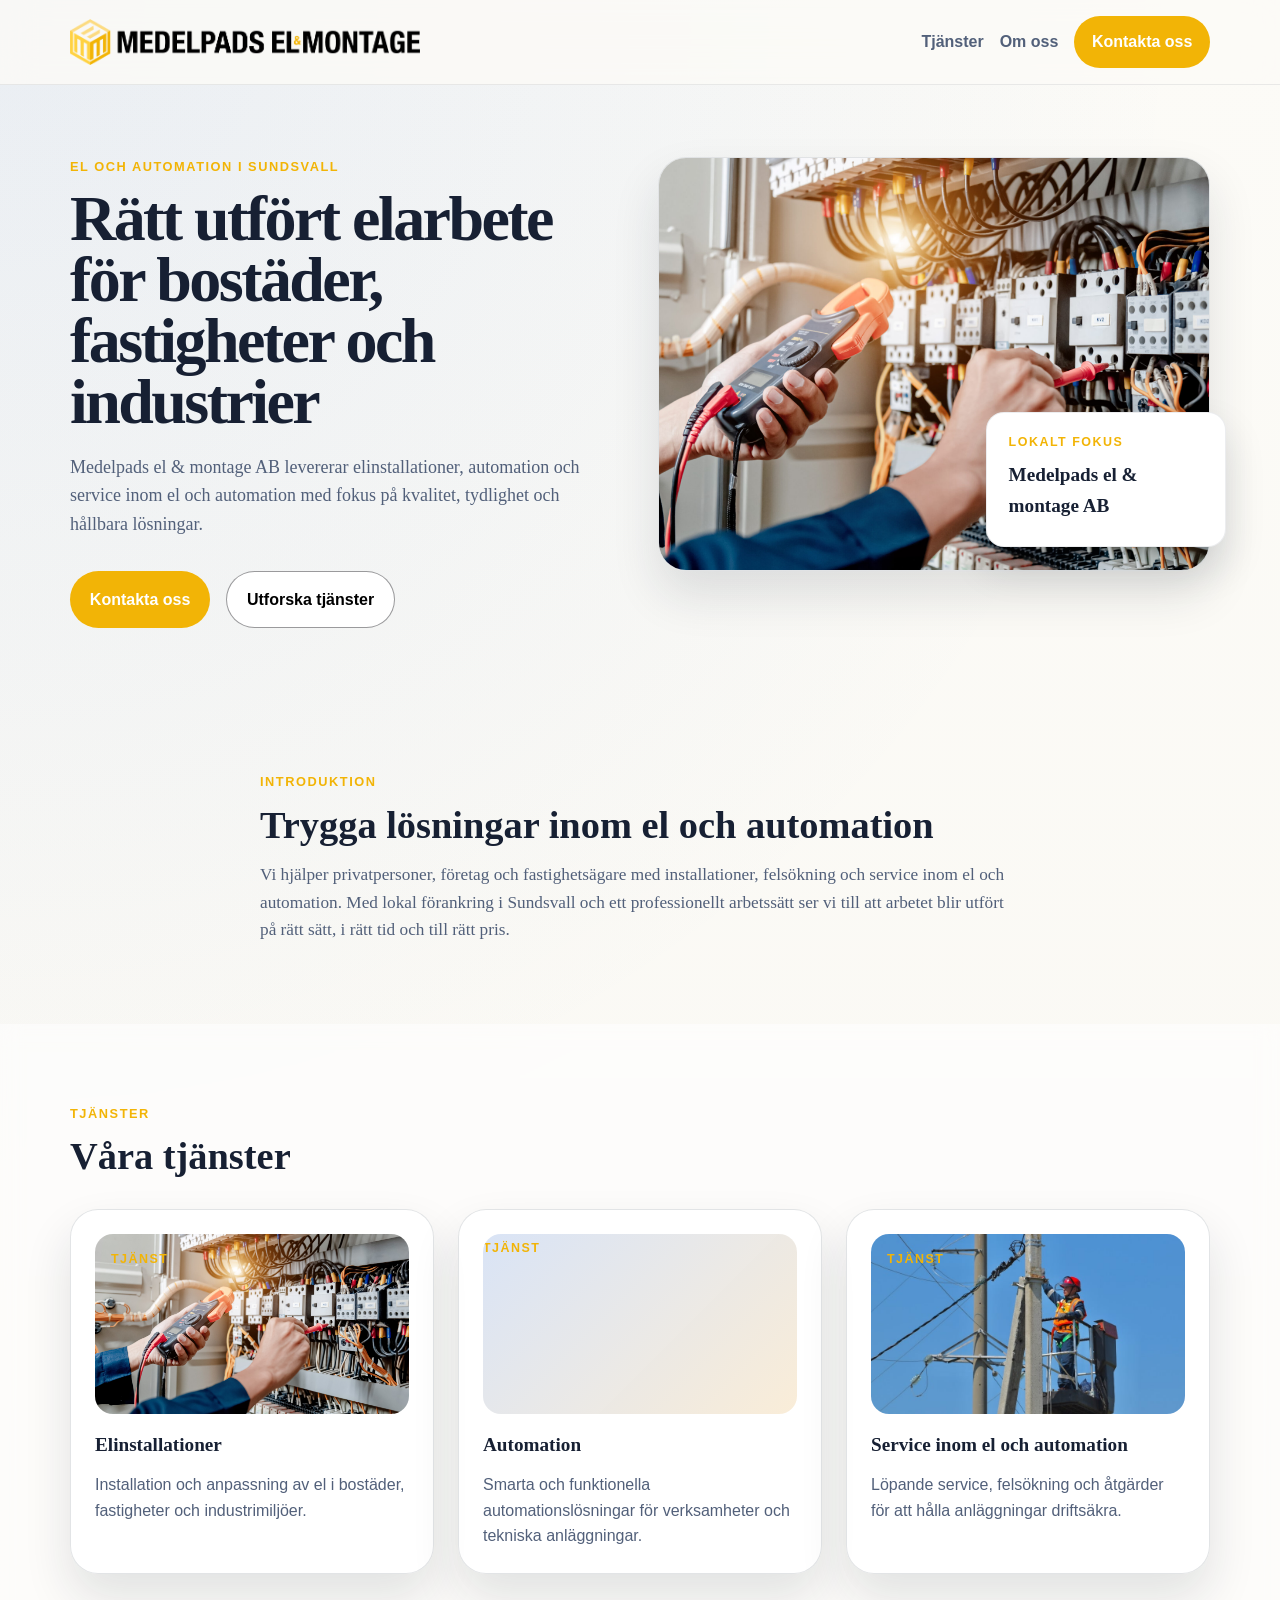
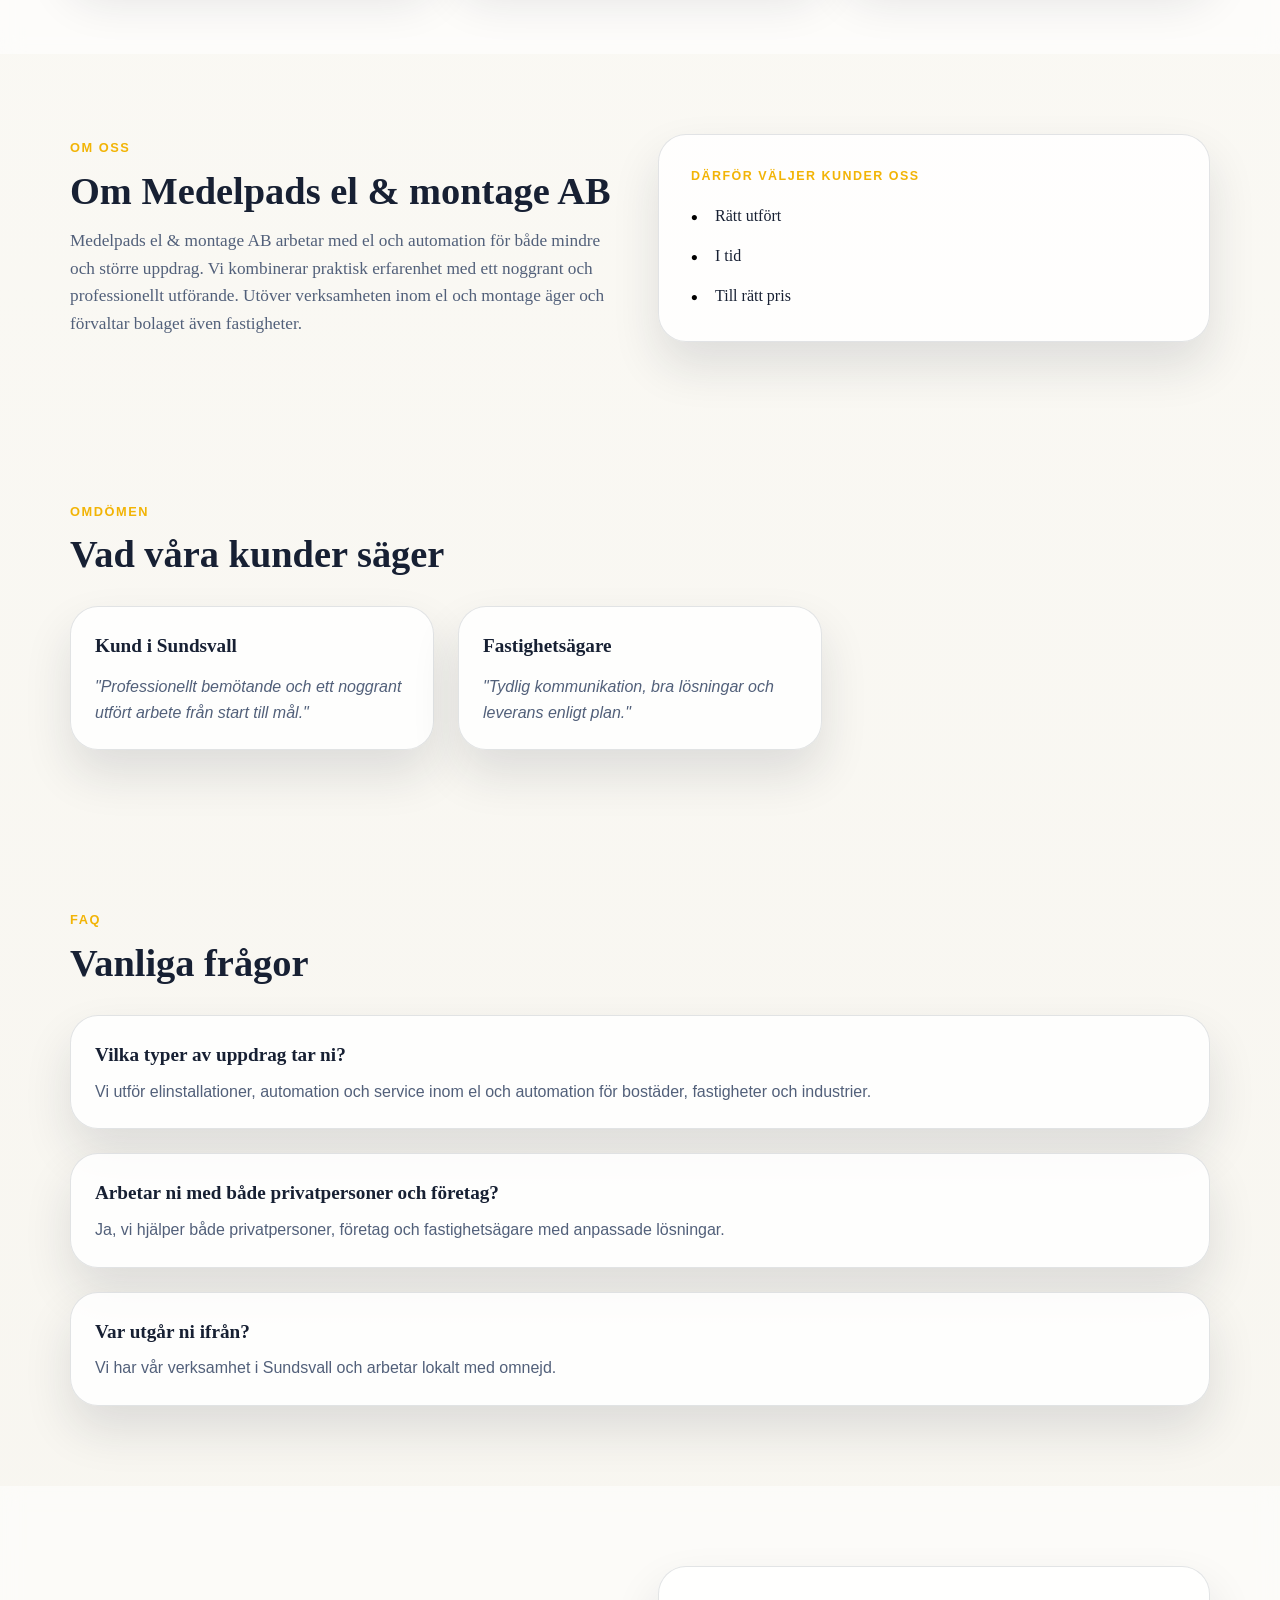
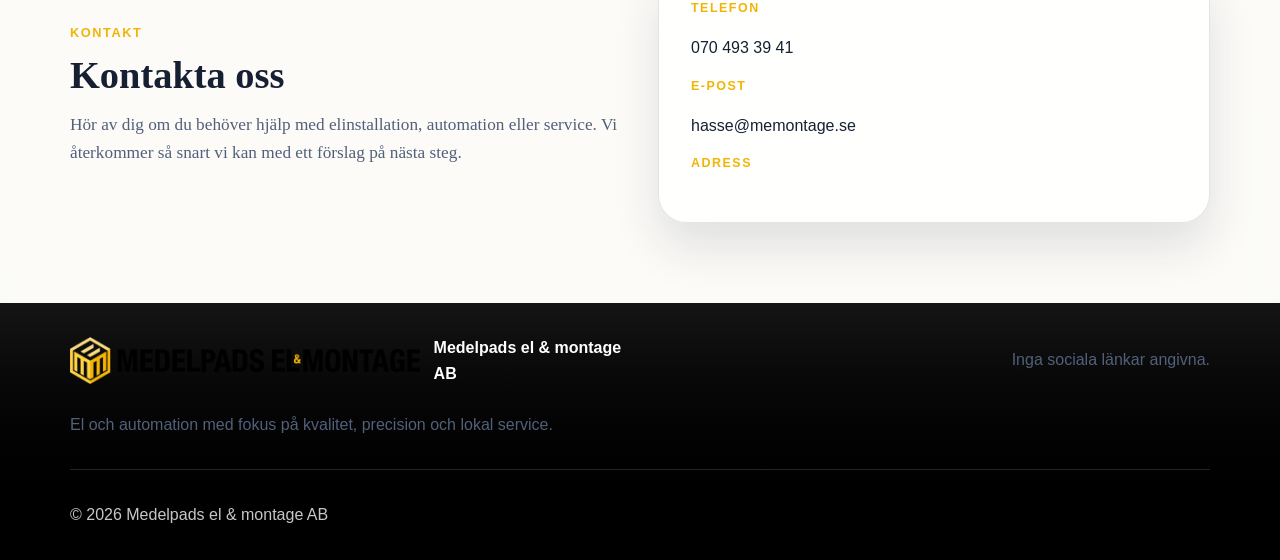
==== commit 2a6db467: "Update home content for site c9d2cf31-7674-4219-a273-df7b22b0bd43 by ba63d749-1d88-4ed9-b3a8-cedb418" ====
--- a/index.html
+++ b/index.html
@@ -143,6 +143,7 @@
     ]
   },
   "hero": {
+    "enabled": true,
     "eyebrow": "El och automation i Sundsvall",
     "headline": "Rätt utfört elarbete för bostäder, fastigheter och industrier",
     "subheadline": "Medelpads el & montage AB levererar elinstallationer, automation och service inom el och automation med fokus på kvalitet, tydlighet och hållbara lösningar.",
@@ -150,10 +151,14 @@
     "primaryCtaHref": "#kontakt"
   },
   "intro": {
+    "enabled": true,
+    "eyebrow": "Introduktion",
     "heading": "Trygga lösningar inom el och automation",
     "body": "Vi hjälper privatpersoner, företag och fastighetsägare med installationer, felsökning och service inom el och automation. Med lokal förankring i Sundsvall och ett professionellt arbetssätt ser vi till att arbetet blir utfört på rätt sätt, i rätt tid och till rätt pris."
   },
   "services": {
+    "enabled": true,
+    "eyebrow": "Tjänster",
     "heading": "Våra tjänster",
     "items": [
       {
@@ -183,10 +188,14 @@
     ]
   },
   "about": {
+    "enabled": true,
+    "eyebrow": "Om oss",
     "heading": "Om Medelpads el & montage AB",
     "body": "Medelpads el & montage AB arbetar med el och automation för både mindre och större uppdrag. Vi kombinerar praktisk erfarenhet med ett noggrant och professionellt utförande. Utöver verksamheten inom el och montage äger och förvaltar bolaget även fastigheter."
   },
   "usp": {
+    "enabled": true,
+    "eyebrow": "Varför välja oss",
     "heading": "Därför väljer kunder oss",
     "items": [
       "Rätt utfört",
@@ -195,6 +204,7 @@
     ]
   },
   "testimonials": {
+    "eyebrow": "Omdömen",
     "heading": "Vad våra kunder säger",
     "enabled": true,
     "items": [
@@ -209,6 +219,7 @@
     ]
   },
   "faq": {
+    "eyebrow": "FAQ",
     "heading": "Vanliga frågor",
     "enabled": true,
     "items": [
@@ -227,6 +238,8 @@
     ]
   },
   "contact": {
+    "enabled": true,
+    "eyebrow": "Kontakt",
     "heading": "Kontakta oss",
     "body": "Hör av dig om du behöver hjälp med elinstallation, automation eller service. Vi återkommer så snart vi kan med ett förslag på nästa steg.",
     "email": "hasse@memontage.se",
@@ -234,6 +247,7 @@
     "address": ""
   },
   "footer": {
+    "enabled": true,
     "companyName": "Medelpads el & montage AB",
     "tagline": "El och automation med fokus på kvalitet, precision och lokal service.",
     "copyright": "© 2026 Medelpads el & montage AB",
@@ -252,6 +266,8 @@
       "url": "",
       "alt": "Om Medelpads el & montage AB"
     },
+    "galleryEnabled": false,
+    "galleryEyebrow": "Bilder",
     "galleryHeading": "",
     "gallery": []
   }
--- a/themes/classic/main.css
+++ b/themes/classic/main.css
@@ -8,8 +8,10 @@
     --color-border: rgba(23, 32, 51, 0.12);
     --color-primary: #1254c5;
     --color-primary-dark: #0f43a0;
+    --color-secondary: #172033;
     --color-accent: #e5a53d;
     --color-shadow: rgba(23, 32, 51, 0.12);
+    --content-image-ratio: 4 / 3;
     --container-width: 1140px;
     --radius-large: 28px;
     --radius-medium: 18px;
@@ -123,6 +125,7 @@
     font-family: Arial, sans-serif;
     font-weight: 800;
     font-size: 1rem;
+    color: var(--color-secondary);
 }
 
 .brand-mark--footer {
@@ -131,8 +134,12 @@
 
 .brand-mark__logo {
     width: 42px;
-    height: 42px;
+    height: auto;
     flex: 0 0 auto;
+}
+
+.brand-mark--logo-only {
+    gap: 0;
 }
 
 .nav-toggle {
@@ -226,7 +233,8 @@
 
 .button--secondary {
     background: var(--color-surface-strong);
-    border: 1px solid var(--color-border);
+    border: 1px solid color-mix(in srgb, var(--color-secondary) 32%, var(--color-border));
+    color: var(--color-secondary);
 }
 
 .hero-visual,
@@ -250,12 +258,14 @@
 .hero-visual__main-card,
 .about-media__image-frame {
     overflow: hidden;
+    aspect-ratio: var(--content-image-ratio);
 }
 
 .hero-visual__image,
 .about-media__image {
     width: 100%;
-    height: auto;
+    height: 100%;
+    object-fit: cover;
 }
 
 .hero-visual__floating-card {
@@ -323,7 +333,7 @@
     content: "•";
     position: absolute;
     left: 0;
-    color: var(--color-accent);
+    color: var(--color-secondary);
     font-size: 1.2rem;
     font-weight: 900;
 }
@@ -348,12 +358,26 @@
 }
 
 .service-card__media {
+    position: relative;
     height: 180px;
     margin-bottom: 1rem;
     border-radius: var(--radius-medium);
+    overflow: hidden;
     background:
         linear-gradient(135deg, rgba(18, 84, 197, 0.16), rgba(229, 165, 61, 0.2)),
         url("assets/detail-pattern.svg") center/cover no-repeat;
+}
+
+.service-card__image {
+    width: 100%;
+    height: 100%;
+    object-fit: cover;
+}
+
+.service-card__media--image .service-card__badge {
+    position: absolute;
+    left: 1rem;
+    top: 1rem;
 }
 
 .service-card__title,
@@ -403,7 +427,7 @@
 .site-footer {
     padding: 2rem 0 1rem;
     background:
-        linear-gradient(180deg, #14213d 0%, #0f172a 100%);
+        linear-gradient(180deg, color-mix(in srgb, var(--color-secondary) 92%, #ffffff) 0%, var(--color-secondary) 100%);
     color: #ffffff;
 }
 
@@ -459,7 +483,7 @@
 
 .gallery-card__image {
     width: 100%;
-    aspect-ratio: 4 / 3;
+    aspect-ratio: var(--content-image-ratio);
     object-fit: cover;
 }
 
@@ -507,4 +531,4 @@
     .site-footer__links {
         justify-content: flex-start;
     }
-}+}
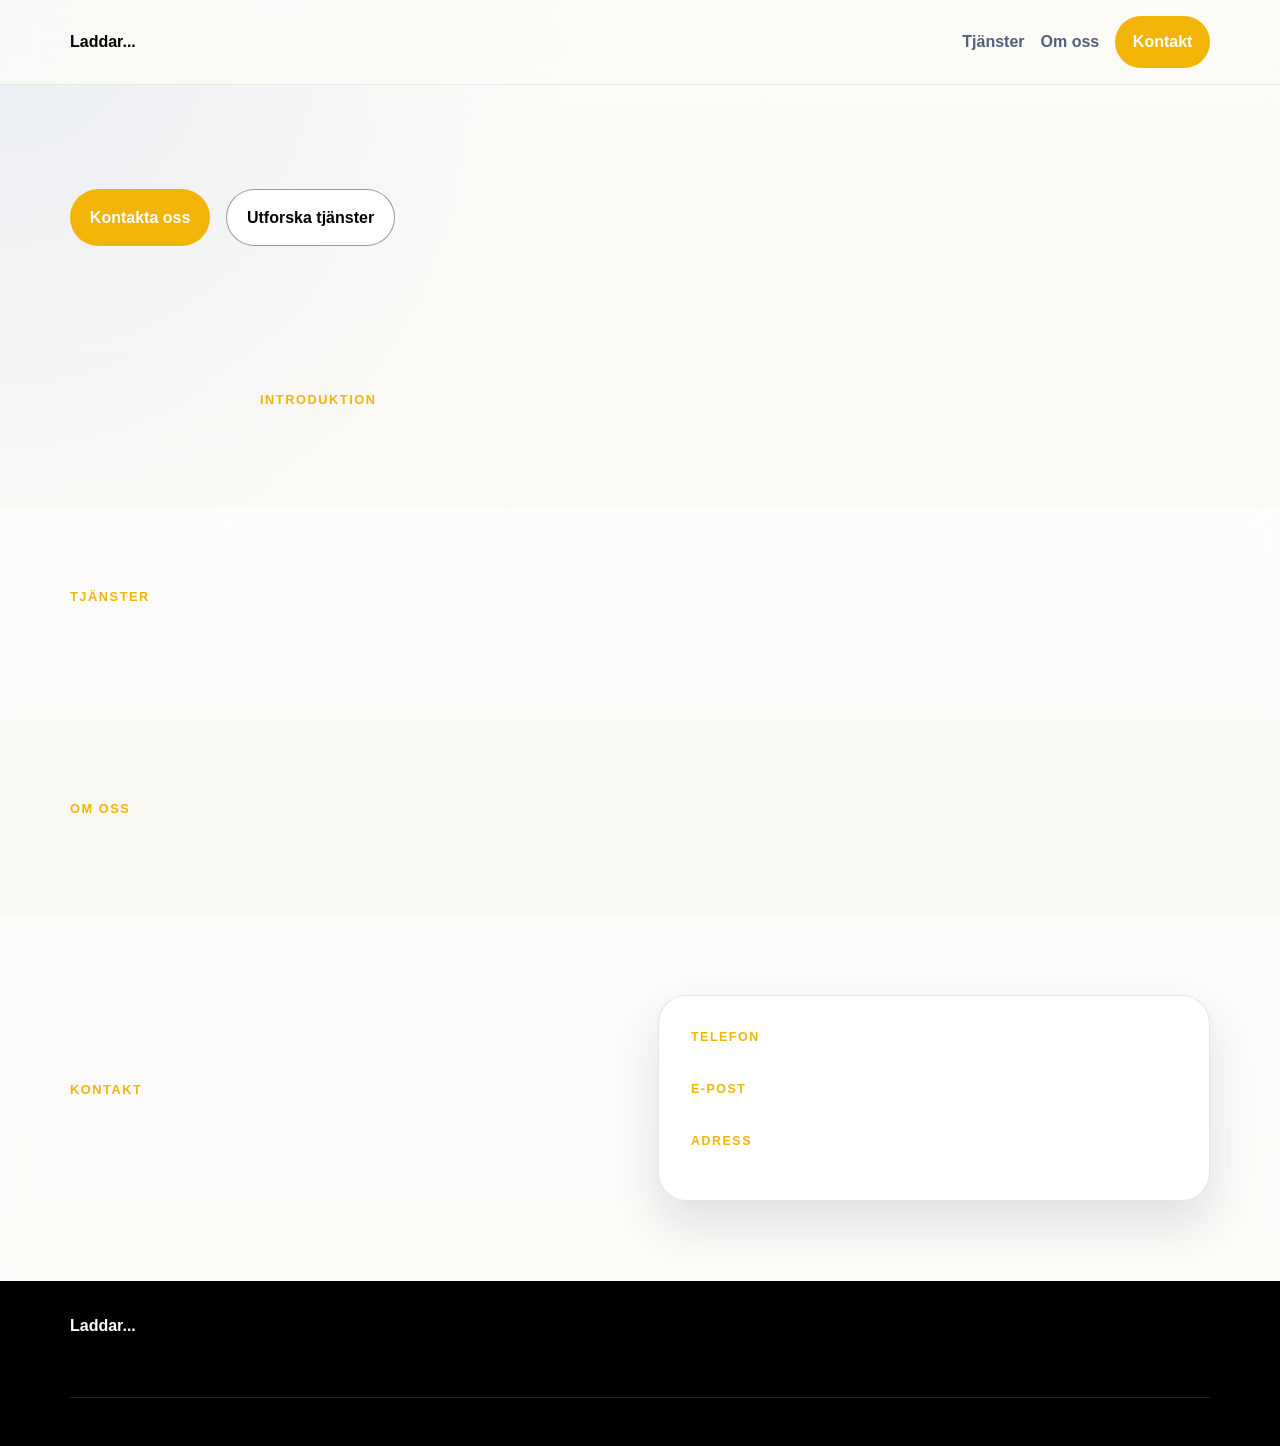
==== commit 607d749c: "Update home content for site c9d2cf31-7674-4219-a273-df7b22b0bd43 by ba63d749-1d88-4ed9-b3a8-cedb418" ====
--- a/index.html
+++ b/index.html
@@ -48,14 +48,14 @@
       </section>
       <section id="intro-section" class="intro-section section-spacing">
         <div class="site-container narrow-container">
-          <p class="section-eyebrow">Introduktion</p>
+          <p id="intro-eyebrow" class="section-eyebrow">Introduktion</p>
           <h2 id="intro-heading" class="section-title"></h2>
           <p id="intro-body" class="section-text"></p>
         </div>
       </section>
       <section id="services" class="services-section section-spacing section-surface">
         <div class="site-container">
-          <p class="section-eyebrow">Tjänster</p>
+          <p id="services-eyebrow" class="section-eyebrow">Tjänster</p>
           <h2 id="services-heading" class="section-title"></h2>
           <div id="services-list" class="services-grid"></div>
         </div>
@@ -63,7 +63,7 @@
       <section id="about" class="about-section section-spacing">
         <div class="site-container about-layout">
           <div class="about-content">
-            <p class="section-eyebrow">Om oss</p>
+            <p id="about-eyebrow" class="section-eyebrow">Om oss</p>
             <h2 id="about-heading" class="section-title"></h2>
             <p id="about-body" class="section-text"></p>
           </div>
@@ -72,21 +72,21 @@
       </section>
       <section id="gallery" class="gallery-section section-spacing" hidden>
         <div class="site-container">
-          <p class="section-eyebrow">Bilder</p>
+          <p id="gallery-eyebrow" class="section-eyebrow">Bilder</p>
           <h2 id="gallery-heading" class="section-title">Inblick i verksamheten</h2>
           <div id="gallery-grid" class="gallery-grid"></div>
         </div>
       </section>
       <section id="testimonials-section" class="testimonials-section section-spacing" hidden>
         <div class="site-container">
-          <p class="section-eyebrow">Omdömen</p>
+          <p id="testimonials-eyebrow" class="section-eyebrow">Omdömen</p>
           <h2 id="testimonials-heading" class="section-title"></h2>
           <div id="testimonials-list" class="testimonials-grid"></div>
         </div>
       </section>
       <section id="faq" class="faq-section section-spacing" hidden>
         <div class="site-container">
-          <p class="section-eyebrow">FAQ</p>
+          <p id="faq-eyebrow" class="section-eyebrow">FAQ</p>
           <h2 id="faq-heading" class="section-title"></h2>
           <div id="faq-list" class="faq-list"></div>
         </div>
@@ -94,7 +94,7 @@
       <section id="contact" class="contact-section section-spacing section-surface">
         <div class="site-container contact-layout">
           <div class="contact-content">
-            <p class="section-eyebrow">Kontakt</p>
+            <p id="contact-eyebrow" class="section-eyebrow">Kontakt</p>
             <h2 id="contact-heading" class="section-title"></h2>
             <p id="contact-body" class="section-text"></p>
           </div>
@@ -106,7 +106,7 @@
         </div>
       </section>
     </main>
-    <footer class="site-footer">
+    <footer id="site-footer" class="site-footer">
       <div class="site-container footer-layout">
         <div class="site-footer__brand">
           <a id="footer-brand" class="brand-mark brand-mark--footer" href="#top" aria-label="Till startsidan"><span class="brand-mark__text">Laddar...</span></a>
@@ -125,6 +125,11 @@
     "language": "sv",
     "primaryColor": "#f2b406",
     "secondaryColor": "#000000",
+    "headingFont": "Georgia, \"Times New Roman\", serif",
+    "bodyFont": "Arial, sans-serif",
+    "headerBackgroundColor": "",
+    "mainBackgroundColor": "",
+    "footerBackgroundColor": "",
     "theme": "classic",
     "themeMode": "light"
   },
@@ -237,6 +242,13 @@
       }
     ]
   },
+  "openingHours": {
+    "enabled": true,
+    "eyebrow": "Öppettider",
+    "heading": "Öppettider",
+    "body": "",
+    "days": []
+  },
   "contact": {
     "enabled": true,
     "eyebrow": "Kontakt",
@@ -244,7 +256,7 @@
     "body": "Hör av dig om du behöver hjälp med elinstallation, automation eller service. Vi återkommer så snart vi kan med ett förslag på nästa steg.",
     "email": "hasse@memontage.se",
     "phone": "070 493 39 41",
-    "address": ""
+    "address": "Sundsvall, Sverige"
   },
   "footer": {
     "enabled": true,
@@ -274,4 +286,4 @@
 }
     </script>
   </body>
-</html>+</html>
--- a/themes/classic/main.css
+++ b/themes/classic/main.css
@@ -12,6 +12,11 @@
     --color-accent: #e5a53d;
     --color-shadow: rgba(23, 32, 51, 0.12);
     --content-image-ratio: 4 / 3;
+    --font-heading: Georgia, "Times New Roman", serif;
+    --font-body: Arial, sans-serif;
+    --site-header-bg: rgba(252, 251, 247, 0.82);
+    --site-main-bg: transparent;
+    --site-footer-bg: var(--color-secondary);
     --container-width: 1140px;
     --radius-large: 28px;
     --radius-medium: 18px;
@@ -28,7 +33,7 @@
 
 body {
     margin: 0;
-    font-family: Georgia, "Times New Roman", serif;
+    font-family: var(--font-body);
     background:
         radial-gradient(circle at top left, rgba(18, 84, 197, 0.08), transparent 30%),
         linear-gradient(180deg, #fcfbf7 0%, var(--color-background) 100%);
@@ -91,6 +96,7 @@
 
 .section-title {
     margin: 0;
+    font-family: var(--font-heading);
     font-size: clamp(2.1rem, 3vw, 3.4rem);
     line-height: 1.05;
 }
@@ -105,9 +111,13 @@
     position: sticky;
     top: 0;
     z-index: 20;
-    background: rgba(252, 251, 247, 0.82);
+    background: var(--site-header-bg);
     backdrop-filter: blur(16px);
     border-bottom: 1px solid rgba(23, 32, 51, 0.08);
+}
+
+#main-content {
+    background: var(--site-main-bg);
 }
 
 .header-inner {
@@ -192,6 +202,7 @@
 
 .hero-title {
     margin: 0;
+    font-family: var(--font-heading);
     font-size: clamp(3rem, 5vw, 5.4rem);
     line-height: 0.95;
     letter-spacing: -0.04em;
@@ -282,8 +293,7 @@
 
 .hero-visual__label,
 .highlight-panel__label,
-.contact-card__label,
-.service-card__badge {
+.contact-card__label {
     margin: 0;
     font-family: Arial, sans-serif;
     font-size: 0.78rem;
@@ -374,12 +384,6 @@
     object-fit: cover;
 }
 
-.service-card__media--image .service-card__badge {
-    position: absolute;
-    left: 1rem;
-    top: 1rem;
-}
-
 .service-card__title,
 .testimonial-card__name,
 .faq-item__question {
@@ -426,8 +430,7 @@
 
 .site-footer {
     padding: 2rem 0 1rem;
-    background:
-        linear-gradient(180deg, color-mix(in srgb, var(--color-secondary) 92%, #ffffff) 0%, var(--color-secondary) 100%);
+    background: var(--site-footer-bg);
     color: #ffffff;
 }
 
